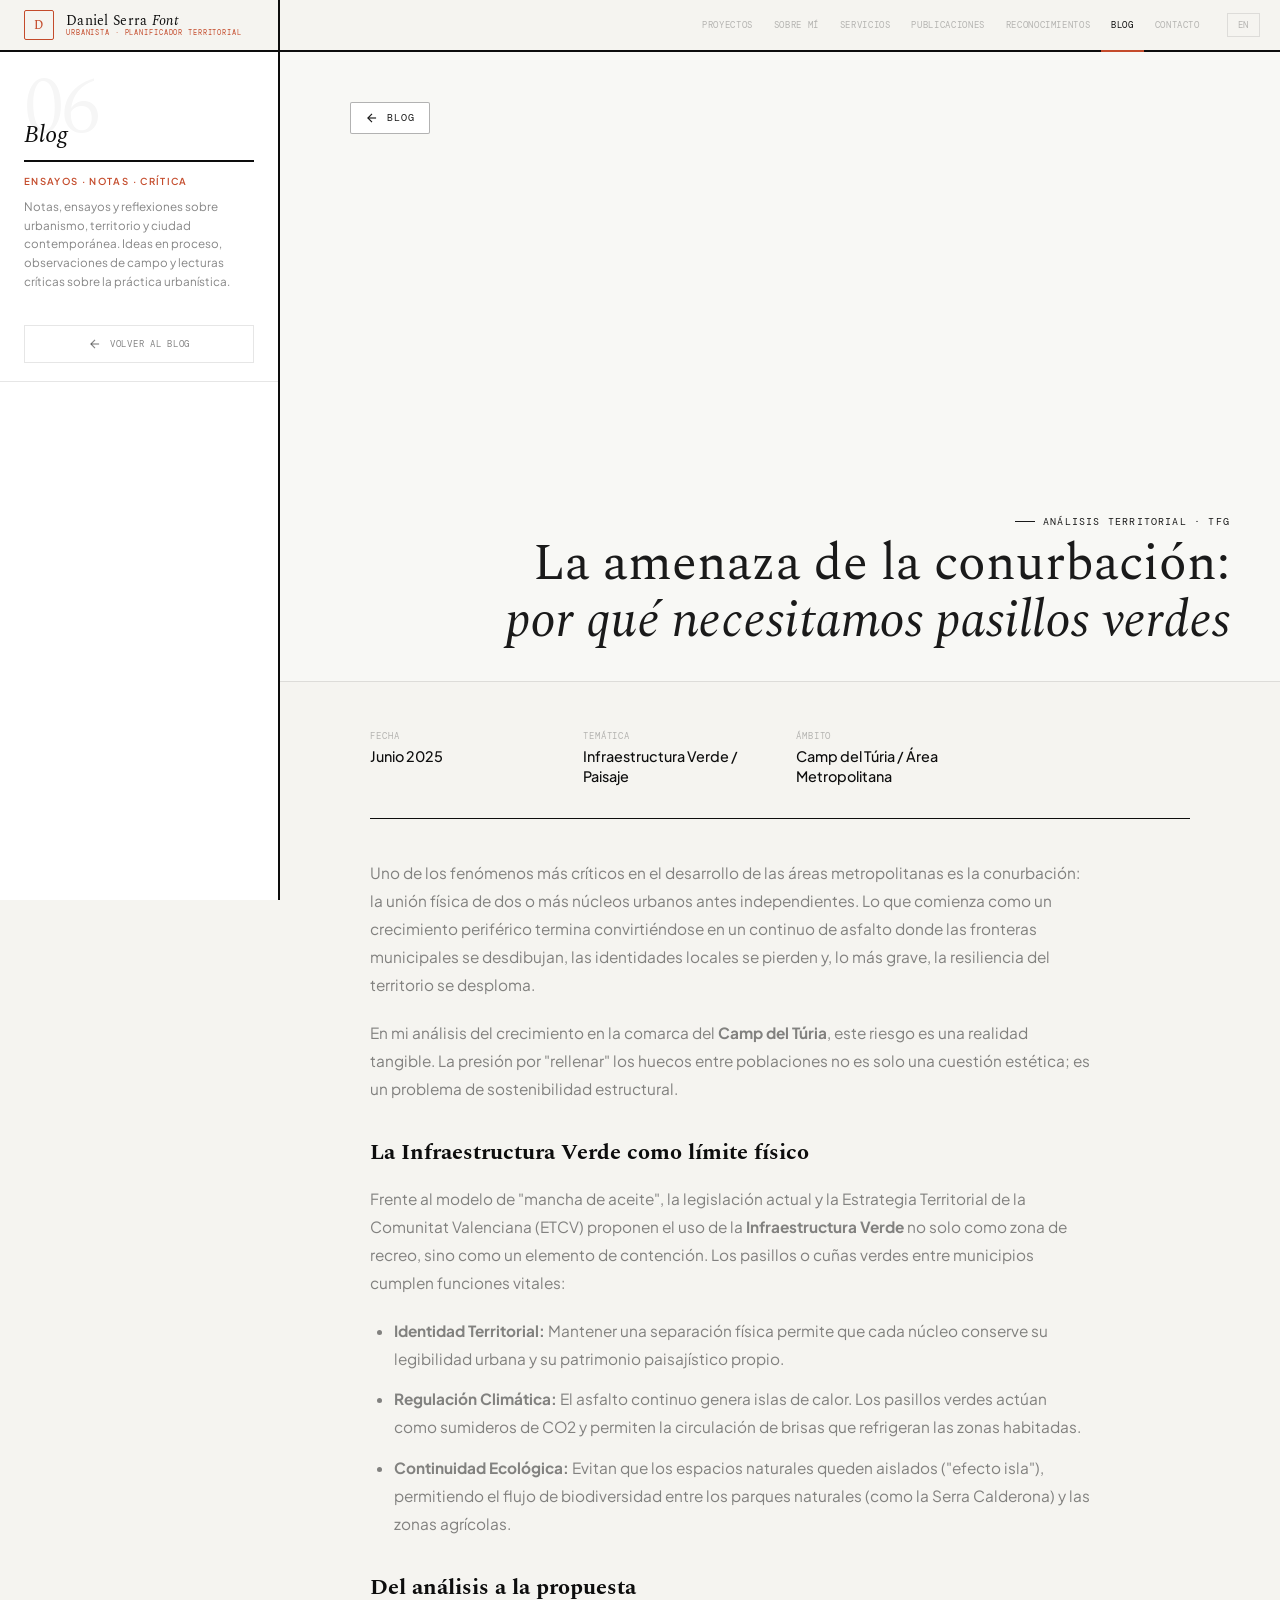
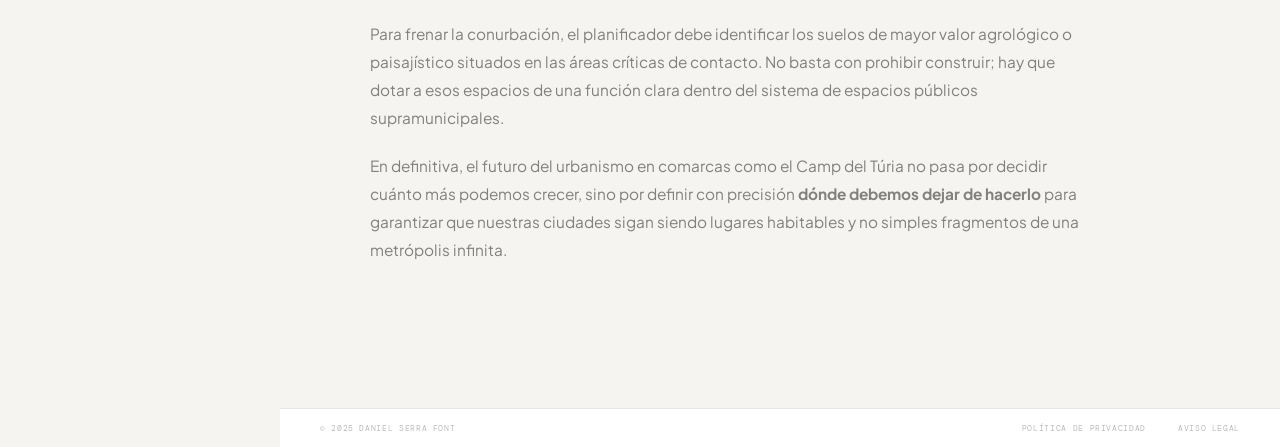
==== articulo-conurbacion.html @ 89ab00d5 "Add files via upload actualizacion" ====
<!DOCTYPE html>
<html lang="es">
<head>
  <meta charset="UTF-8">
  <meta name="viewport" content="width=device-width, initial-scale=1.0">
  <title>La amenaza de la conurbación — Daniel Serra Font</title>
  <link rel="preconnect" href="https://fonts.googleapis.com">
  <link href="https://fonts.googleapis.com/css2?family=Spectral:ital,wght@0,300;0,400;0,500;1,300;1,400;1,500&family=Plus+Jakarta+Sans:wght@300;400;500;600&family=DM+Mono:wght@300;400&display=swap" rel="stylesheet">
  <link rel="stylesheet" href="css/styles.css">
</head>
<body>

  <div id="nav-root" data-active="blog"></div>

  <aside class="sidebar">
    <div class="sb-identity">
      <div class="sb-big-num">06</div>
      <div class="sb-name" data-i18n-html="sb_name_blog"><em>Blog</em></div>
      <div class="sb-rule"></div>
      <div class="sb-role" data-i18n="sb_role_blog">Ensayos · Notas · Crítica</div>
      <p class="sb-desc" data-i18n="pg_desc_blog">Notas, ensayos y reflexiones sobre urbanismo y territorio.</p>
    </div>
    <div class="sb-scroll">
      <div class="sb-section">
        <a href="blog.html" class="btn-ext" style="margin-top:0;">
          <svg width="14" height="14" viewBox="0 0 24 24" fill="none" stroke="currentColor" stroke-width="2"><line x1="19" y1="12" x2="5" y2="12"/><polyline points="12 19 5 12 12 5"/></svg>
          <span data-i18n="btn_back_blog">Volver al Blog</span>
        </a>
      </div>
    </div>
  </aside>

  <div class="main-wrap">
     <header class="proj-hero" style="background-image: url('assets/img/conurbacion.png'); background-size: cover; background-position: center;">
  <div style="position: absolute; top: 0; left: 0; width: 100%; height: 100%; background: rgba(255, 255, 255, 0.3); z-index: 1;"></div>
  
  <div style="position: relative; z-index: 2; width: 100%;">
    <a href="blog.html" class="back-btn" style="color: #1a1a1a; border-color: rgba(0,0,0,0.3); display: inline-flex;">
      <svg width="14" height="14" viewBox="0 0 24 24" fill="none" stroke="currentColor" stroke-width="2"><line x1="19" y1="12" x2="5" y2="12"/><polyline points="12 19 5 12 12 5"/></svg>
      Blog
    </a>
  </div>

  <div style="position: relative; z-index: 2; width: 100%; text-align: right;">
    <div class="proj-hero-tag" style="color: #1a1a1a; ft.FontWeight.BOLD; margin-bottom: 0.5rem;">Análisis Territorial · TFG</div>
    <h1 class="detail-hero-name" style="color: #1a1a1a; font-size: 3.2rem; margin: 0; line-height: 1.1;">
        La amenaza de la conurbación: <br><em>por qué necesitamos pasillos verdes</em>
    </h1>
  </div>
</header>

    <main class="proj-content">
      <div class="proj-meta-strip">
        <div class="proj-meta-item">
          <span class="proj-meta-lbl">Fecha</span>
          <span class="proj-meta-val">Junio 2025</span>
        </div>
        <div class="proj-meta-item">
          <span class="proj-meta-lbl">Temática</span>
          <span class="proj-meta-val">Infraestructura Verde / Paisaje</span>
        </div>
        <div class="proj-meta-item">
          <span class="proj-meta-lbl">Ámbito</span>
          <span class="proj-meta-val">Camp del Túria / Área Metropolitana</span>
        </div>
      </div>

      <div class="proj-desc-block">
        <p>Uno de los fenómenos más críticos en el desarrollo de las áreas metropolitanas es la conurbación: la unión física de dos o más núcleos urbanos antes independientes. Lo que comienza como un crecimiento periférico termina convirtiéndose en un continuo de asfalto donde las fronteras municipales se desdibujan, las identidades locales se pierden y, lo más grave, la resiliencia del territorio se desploma.</p>

        <p>En mi análisis del crecimiento en la comarca del <strong>Camp del Túria</strong>, este riesgo es una realidad tangible. La presión por "rellenar" los huecos entre poblaciones no es solo una cuestión estética; es un problema de sostenibilidad estructural.</p>

        <h3 style="font-family: var(--serif); font-size: 1.4rem; margin: 2rem 0 1rem;">La Infraestructura Verde como límite físico</h3>
        
        <p>Frente al modelo de "mancha de aceite", la legislación actual y la Estrategia Territorial de la Comunitat Valenciana (ETCV) proponen el uso de la <strong>Infraestructura Verde</strong> no solo como zona de recreo, sino como un elemento de contención. Los pasillos o cuñas verdes entre municipios cumplen funciones vitales:</p>

        <ul style="margin-bottom: 2rem; padding-left: 1.5rem; color: var(--text-2); font-size: 0.96rem; line-height: 1.82;">
          <li style="margin-bottom: 0.8rem;"><strong>Identidad Territorial:</strong> Mantener una separación física permite que cada núcleo conserve su legibilidad urbana y su patrimonio paisajístico propio.</li>
          <li style="margin-bottom: 0.8rem;"><strong>Regulación Climática:</strong> El asfalto continuo genera islas de calor. Los pasillos verdes actúan como sumideros de CO2 y permiten la circulación de brisas que refrigeran las zonas habitadas.</li>
          <li><strong>Continuidad Ecológica:</strong> Evitan que los espacios naturales queden aislados ("efecto isla"), permitiendo el flujo de biodiversidad entre los parques naturales (como la Serra Calderona) y las zonas agrícolas.</li>
        </ul>

        <h3 style="font-family: var(--serif); font-size: 1.4rem; margin: 2rem 0 1rem;">Del análisis a la propuesta</h3>

        <p>Para frenar la conurbación, el planificador debe identificar los suelos de mayor valor agrológico o paisajístico situados en las áreas críticas de contacto. No basta con prohibir construir; hay que dotar a esos espacios de una función clara dentro del sistema de espacios públicos supramunicipales.</p>

        <p>En definitiva, el futuro del urbanismo en comarcas como el Camp del Túria no pasa por decidir cuánto más podemos crecer, sino por definir con precisión <strong>dónde debemos dejar de hacerlo</strong> para garantizar que nuestras ciudades sigan siendo lugares habitables y no simples fragmentos de una metrópolis infinita.</p>
      </div>
    </main>
  </div>

  <div id="footer-root"></div>
  <script src="js/main.js"></script>
</body>
</html>
---- css/styles.css ----
*, *::before, *::after { box-sizing: border-box; margin: 0; padding: 0; }
:root {
  --bg:        #f5f4f0;
  --bg2:       #edecea;
  --surface:   #ffffff;
  --border:    #0d0d0d;
  --border-l:  rgba(13,13,13,0.1);
  --text:      #0d0d0d;
  --text-2:    rgba(13,13,13,0.5);
  --text-3:    rgba(13,13,13,0.28);
  --red:       #c44b2b;
  --serif:     'Spectral', Georgia, serif;
  --sans:      'Plus Jakarta Sans', sans-serif;
  --mono:      'DM Mono', monospace;
  --sidebar:   280px;
  --nav-h:     52px;
}
html, body { width: 100%; min-height: 100%; background: var(--bg); }
body { font-family: var(--sans); color: var(--text); -webkit-font-smoothing: antialiased; }
a { color: inherit; text-decoration: none; }
::-webkit-scrollbar { width: 3px; }
::-webkit-scrollbar-thumb { background: var(--border-l); }

/* ══ TOP NAV ══ */
.nav { position: fixed; top: 0; left: 0; right: 0; height: var(--nav-h); z-index: 500; display: flex; align-items: stretch; background: var(--bg); border-bottom: 2px solid var(--border); }
.nav-identity { width: var(--sidebar); flex-shrink: 0; display: flex; align-items: center; padding: 0 1.5rem; border-right: 2px solid var(--border); gap: 0.75rem; }
.nav-id-mark { font-family: var(--serif); font-size: 0.75rem; font-weight: 500; letter-spacing: 0.08em; color: var(--red); border: 1.5px solid var(--red); border-radius: 2px; width: 30px; height: 30px; display: flex; align-items: center; justify-content: center; flex-shrink: 0; }
.nav-id-text { display: flex; flex-direction: column; gap: 1px; }
.nav-id-name { font-family: var(--serif); font-size: 0.88rem; font-weight: 400; letter-spacing: 0.02em; line-height: 1; color: var(--text); white-space: nowrap; }
.nav-id-name em { font-style: italic; }
.nav-id-role { font-family: var(--mono); font-size: 0.46rem; letter-spacing: 0.12em; text-transform: uppercase; color: var(--red); line-height: 1; }
.nav-links-slot { flex: 1; display: flex; align-items: center; justify-content: flex-end; padding: 0 1.25rem; gap: 0.05rem; }
.nav-links { display: flex; }
.nav-links a { font-family: var(--mono); font-size: 0.58rem; letter-spacing: 0.07em; text-transform: uppercase; color: var(--text-3); padding: 0 0.65rem; height: var(--nav-h); display: flex; align-items: center; border-bottom: 2px solid transparent; margin-bottom: -2px; transition: color 0.18s, border-color 0.18s; white-space: nowrap; }
.nav-links a:hover { color: var(--text); }
.nav-links a.active { color: var(--text); border-bottom-color: var(--red); }
.lang-toggle { font-family: var(--mono); font-size: 0.58rem; letter-spacing: 0.1em; text-transform: uppercase; color: var(--text-3); background: none; border: 1.5px solid var(--border-l); padding: 0.3rem 0.6rem; cursor: pointer; transition: all 0.18s; margin-left: 1rem; }
.lang-toggle:hover { border-color: var(--border); color: var(--text); }

/* ══ LEFT SIDEBAR ══ */
.sidebar { position: fixed; top: var(--nav-h); left: 0; bottom: 0; width: var(--sidebar); z-index: 400; background: var(--surface); border-right: 2px solid var(--border); display: flex; flex-direction: column; overflow: hidden; }
.sb-identity { padding: 1.25rem 1.5rem 1rem; flex-shrink: 0; }
.sb-label { font-family: var(--mono); font-size: 0.5rem; letter-spacing: 0.15em; text-transform: uppercase; color: var(--red); margin-bottom: 0.85rem; }
.sb-big-num { font-family: var(--serif); font-size: 5rem; font-weight: 300; line-height: 0.9; color: rgba(13,13,13,0.04); letter-spacing: -0.04em; margin-bottom: -1.4rem; user-select: none; }
.sb-name { font-family: var(--serif); font-size: 1.5rem; font-weight: 400; line-height: 1.1; color: var(--text); margin-bottom: 0.2rem; position: relative; z-index: 2; }
.sb-name em { font-style: italic; }
.sb-rule { width: 100%; height: 2px; background: var(--border); margin: 0.75rem 0; }
.sb-role { font-family: var(--sans); font-size: 0.6rem; font-weight: 600; letter-spacing: 0.14em; text-transform: uppercase; color: var(--red); line-height: 1.5; }
.sb-desc { font-size: 0.73rem; color: var(--text-2); line-height: 1.6; margin-top: 0.6rem; }
.sidebar-desc { font-family: var(--sans); font-size: 0.72rem; color: var(--text-3); line-height: 1.6; }
.sb-scroll { flex: 1; overflow-y: auto; scrollbar-width: thin; scrollbar-color: var(--border-l) transparent; }
.sb-section { padding: 1.1rem 1.5rem; border-bottom: 1px solid var(--border-l); }
.sb-section-title { font-family: var(--mono); font-size: 0.48rem; letter-spacing: 0.14em; text-transform: uppercase; color: var(--text-3); border-bottom: 2px solid var(--border); padding-bottom: 0.45rem; margin-bottom: 0.85rem; }
.sb-row { margin-bottom: 0.65rem; }
.sb-row:last-child { margin-bottom: 0; }
.sb-row-lbl { font-family: var(--mono); font-size: 0.46rem; letter-spacing: 0.1em; text-transform: uppercase; color: var(--text-3); margin-bottom: 0.12rem; }
.sb-row-val { font-size: 0.78rem; color: var(--text-2); line-height: 1.4; }
.sb-row-val a:hover { color: var(--red); }
.sb-row-val.accent { color: var(--red); font-weight: 500; }
.sb-row-val.phone { font-family: var(--mono); font-size: 0.82rem; letter-spacing: 0.04em; color: var(--text); font-weight: 400; }

/* Stats & Tags Sidebar */
.sb-stats { display: grid; grid-template-columns: 1fr 1fr; gap: 0.85rem; padding: 1.1rem 1.5rem; border-bottom: 1px solid var(--border-l); }
.sb-stat { display: flex; flex-direction: column; gap: 0.12rem; }
.sb-stat-num { font-family: var(--serif); font-size: 1.75rem; font-weight: 300; line-height: 1; color: var(--text); }
.sb-stat-lbl { font-family: var(--mono); font-size: 0.46rem; letter-spacing: 0.08em; text-transform: uppercase; color: var(--text-3); }
.sb-tags { display: flex; flex-wrap: wrap; gap: 0.35rem; }
.sb-tag { font-family: var(--mono); font-size: 0.48rem; letter-spacing: 0.05em; text-transform: uppercase; padding: 0.18rem 0.5rem; border: 1px solid var(--border-l); color: var(--text-3); background: var(--bg); }
.sb-cta { padding: 1.1rem 1.5rem; }
.sb-btn { display: flex; align-items: center; justify-content: center; gap: 0.5rem; width: 100%; padding: 0.8rem; font-family: var(--mono); font-size: 0.55rem; letter-spacing: 0.1em; text-transform: uppercase; background: var(--text); color: white; border: none; cursor: pointer; text-decoration: none; transition: background 0.18s; margin-bottom: 0.5rem; }
.sb-btn:hover { background: var(--red); }
.sb-btn-ghost { display: flex; align-items: center; justify-content: center; gap: 0.5rem; width: 100%; padding: 0.7rem; font-family: var(--mono); font-size: 0.53rem; letter-spacing: 0.08em; text-transform: uppercase; background: none; border: 1.5px solid var(--border-l); color: var(--text-2); cursor: pointer; text-decoration: none; transition: all 0.18s; }
.sb-btn-ghost:hover { border-color: var(--red); color: var(--red); }
.sb-footer { padding: 0.85rem 1.5rem; border-top: 1px solid var(--border-l); flex-shrink: 0; display: flex; gap: 1.25rem; }
.sb-footer a { font-family: var(--mono); font-size: 0.5rem; letter-spacing: 0.08em; text-transform: uppercase; color: var(--text-3); transition: color 0.18s; }
.sb-footer a:hover { color: var(--red); }

/* Foto Sidebar */
.sb-photo-full { width: 100%; margin-bottom: 1.25rem; }
.sb-photo-full img { width: 100%; height: 100%; object-fit: cover; display: block; }
.sb-photo-full-inner { aspect-ratio: 1 / 1; margin: 0 1.5rem; border: 1px solid var(--border-l); }
.sb-photo-initials-full { font-family: var(--serif); font-size: 3rem; font-weight: 300; letter-spacing: 0.1em; color: rgba(13,13,13,0.15); }

/* Timeline Sidebar */
.sb-minitl { padding: 0.9rem 1.5rem 1rem; border-bottom: 1px solid var(--border-l); flex-shrink: 0; }
.sb-minitl-title { font-family: var(--mono); font-size: 0.46rem; letter-spacing: 0.14em; text-transform: uppercase; color: var(--text-3); border-bottom: 2px solid var(--border); padding-bottom: 0.35rem; margin-bottom: 0.75rem; }
.sb-minitl-item { display: grid; grid-template-columns: 10px 1fr; gap: 0.55rem; margin-bottom: 0.65rem; }
.sb-minitl-item:last-child { margin-bottom: 0; }
.sb-minitl-dot { width: 6px; height: 6px; border-radius: 50%; margin-top: 4px; border: 1.5px solid var(--border-l); background: var(--bg); flex-shrink: 0; }
.sb-minitl-item.current .sb-minitl-dot { background: var(--red); border-color: var(--red); }
.sb-minitl-body { display: flex; flex-direction: column; gap: 0.05rem; }
.sb-minitl-year { font-family: var(--mono); font-size: 0.45rem; letter-spacing: 0.08em; color: var(--text-3); text-transform: uppercase; }
.sb-minitl-role { font-family: var(--sans); font-size: 0.72rem; font-weight: 600; color: var(--text); line-height: 1.2; }
.sb-minitl-sub { font-size: 0.68rem; color: var(--text-2); line-height: 1.3; }

/* Status Contacto */
.sb-status { display: inline-flex; align-items: center; gap: 0.4rem; font-family: var(--mono); font-size: 0.48rem; letter-spacing: 0.1em; text-transform: uppercase; color: var(--red); margin-top: 0.75rem; }
.sb-status::before { content: ''; width: 5px; height: 5px; border-radius: 50%; background: var(--red); animation: status-pulse 2s infinite; }
@keyframes status-pulse { 0%, 100% { opacity: 1; } 50% { opacity: 0.3; } }

/* Sidebar Proyectos / Blog / Premios */
.sidebar-list-header { padding: 0.85rem 1.5rem 0.5rem; display: flex; align-items: center; justify-content: space-between; flex-shrink: 0; }
.sidebar-list-label { font-family: var(--mono); font-size: 0.5rem; letter-spacing: 0.12em; text-transform: uppercase; color: var(--text-3); }
.sidebar-list-count { font-family: var(--mono); font-size: 0.5rem; color: var(--text-3); }
.project-list { flex: 1; overflow-y: auto; scrollbar-width: thin; scrollbar-color: var(--border-l) transparent; }
.proj-item { display: grid; grid-template-columns: 36px 1fr; gap: 0.65rem; align-items: start; padding: 0.8rem 1.5rem; cursor: pointer; position: relative; border-bottom: 1px solid var(--border-l); transition: background 0.15s; text-decoration: none; color: inherit; }
.proj-item::before { content: ''; position: absolute; left: 0; top: 0; bottom: 0; width: 3px; background: transparent; transition: background 0.15s; }
.proj-item:hover { background: var(--bg2); }
.proj-item:hover::before { background: rgba(196,75,43,0.3); }
.proj-item.active { background: var(--bg2); }
.proj-item.active::before { background: var(--red); }
.proj-num { font-family: var(--mono); font-size: 0.48rem; color: var(--text-3); padding-top: 3px; text-align: right; }
.proj-item.active .proj-num { color: var(--red); }
.proj-title { font-family: var(--serif); font-size: 0.85rem; font-weight: 400; line-height: 1.3; color: var(--text-2); display: -webkit-box; -webkit-line-clamp: 2; -webkit-box-orient: vertical; overflow: hidden; margin-bottom: 0.2rem; transition: color 0.15s; }
.proj-item:hover .proj-title, .proj-item.active .proj-title { color: var(--text); }
.proj-meta { display: flex; align-items: center; gap: 0.5rem; }
.proj-year { font-family: var(--mono); font-size: 0.48rem; letter-spacing: 0.05em; color: var(--text-3); }
.proj-tag-pill { font-family: var(--mono); font-size: 0.44rem; letter-spacing: 0.05em; text-transform: uppercase; padding: 0.1rem 0.4rem; border: 1px solid var(--border-l); color: var(--text-3); white-space: nowrap; }
.proj-item.active .proj-tag-pill { border-color: rgba(196,75,43,0.4); color: var(--red); }
.sb-highlights { display: flex; flex-direction: column; gap: 0.75rem; }
.sb-highlight-item { display: flex; align-items: baseline; gap: 0.65rem; }
.sb-highlight-num { font-family: var(--serif); font-size: 1.4rem; font-weight: 300; color: var(--text); line-height: 1; }
.sb-highlight-lbl { font-size: 0.68rem; color: var(--text-3); line-height: 1.35; }
.sb-article-list { display: flex; flex-direction: column; }
.sb-article-item { display: grid; grid-template-columns: 24px 1fr; gap: 0.5rem; align-items: start; padding: 0.55rem 0; border-bottom: 1px solid var(--border-l); transition: color 0.15s; text-decoration: none;}
.sb-article-item:last-child { border-bottom: none; }
.sb-article-item:hover { color: var(--red); }
.sb-article-num { font-family: var(--mono); font-size: 0.46rem; color: var(--text-3); padding-top: 2px; }
.sb-article-title { font-size: 0.72rem; color: var(--text-2); line-height: 1.35; display: -webkit-box; -webkit-line-clamp: 2; -webkit-box-orient: vertical; overflow: hidden; }
.sb-article-item:hover .sb-article-title { color: var(--red); }

/* ══ MAIN CONTENT GENERAL ══ */
.main-wrap { margin-left: var(--sidebar); padding-top: var(--nav-h); min-height: 100vh; }
.main-content { max-width: 900px; margin: 0 auto; padding: 3.5rem 2.5rem 6rem; }
.page-header { margin-bottom: 3.5rem; padding-bottom: 2rem; border-bottom: 2px solid var(--border); }
.page-num { font-family: var(--mono); font-size: 0.55rem; letter-spacing: 0.14em; text-transform: uppercase; color: var(--red); margin-bottom: 0.6rem; }
.page-header h1 { font-family: var(--serif); font-size: 3.5rem; font-weight: 300; letter-spacing: -0.02em; line-height: 1.05; }
.page-header h1 em { font-style: italic; font-weight: 300; color: var(--text-2); }
.page-header p { margin-top: 1rem; max-width: 520px; font-size: 0.9rem; color: var(--text-2); line-height: 1.75; }
.section-title { font-family: var(--serif); font-size: 1.4rem; font-weight: 400; margin-bottom: 1.75rem; line-height: 1.2; }
.section-title em { font-style: italic; color: var(--text-2); }
.section-lbl { font-family: var(--mono); font-size: 0.55rem; letter-spacing: 0.14em; text-transform: uppercase; color: var(--text-3); margin-bottom: 1.25rem; display: flex; align-items: center; gap: 0.6rem; }
.section-lbl::after { content:''; flex: 1; height: 1px; background: var(--border-l); }
.divider { border: none; border-top: 1px solid var(--border-l); margin: 3rem 0; }
.tag { font-family: var(--mono); font-size: 0.52rem; letter-spacing: 0.05em; text-transform: uppercase; background: var(--bg2); color: var(--text-2); padding: 0.15rem 0.5rem; border: 1px solid var(--border-l); }
.tags-cloud { display: flex; flex-wrap: wrap; gap: 0.5rem; }

/* ══ COMPONENTES SOBRE MÍ ══ */
.two-col { display: grid; grid-template-columns: 1fr 1fr; gap: 4rem; align-items: start; }
.timeline { position: relative; padding-left: 1.75rem; }
.timeline::before { content: ''; position: absolute; left: 0; top: 6px; bottom: 0; width: 2px; background: var(--border); }
.tl-item { position: relative; padding: 0 0 2.5rem 1.75rem; }
.tl-item::before { content: ''; position: absolute; left: -5px; top: 7px; width: 10px; height: 10px; background: var(--bg); border: 2px solid var(--border); transition: border-color 0.2s; }
.tl-item.current::before { background: var(--red); border-color: var(--red); }
.tl-item:hover::before { border-color: var(--text); }
.tl-period { font-family: var(--mono); font-size: 0.55rem; letter-spacing: 0.08em; text-transform: uppercase; color: var(--text-3); margin-bottom: 0.3rem; }
.tl-item.current .tl-period { color: var(--red); }
.tl-role { font-size: 0.95rem; font-weight: 600; color: var(--text); line-height: 1.3; margin-bottom: 0.15rem; }
.tl-org { font-family: var(--serif); font-size: 0.95rem; font-style: italic; color: var(--text-2); margin-bottom: 0.65rem; }
.tl-org a:hover { color: var(--text); text-decoration: underline; }
.tl-desc { font-size: 0.83rem; color: var(--text-2); line-height: 1.65; }
.tl-tags { display: flex; gap: 0.35rem; flex-wrap: wrap; margin-top: 0.75rem; }
.edu-list { display: flex; flex-direction: column; gap: 0; }
.edu-item { display: grid; grid-template-columns: 90px 1fr; gap: 0.5rem 1.25rem; padding: 1.1rem 0; border-bottom: 1px solid var(--border-l); align-items: start; }
.edu-year { font-family: var(--mono); font-size: 0.56rem; letter-spacing: 0.06em; color: var(--text-3); padding-top: 0.2rem; }
.edu-body h3 { font-size: 0.88rem; font-weight: 600; margin-bottom: 0.15rem; line-height: 1.35; }
.edu-body p { font-family: var(--serif); font-size: 0.87rem; font-style: italic; color: var(--text-2); }
.lang-grid { display: grid; grid-template-columns: repeat(2, 1fr); gap: 0.65rem; }
.lang-item { background: var(--surface); border: 1px solid var(--border-l); padding: 0.75rem 1rem; display: flex; justify-content: space-between; align-items: center; }
.lang-name { font-weight: 500; font-size: 0.85rem; }
.lang-level { font-family: var(--mono); font-size: 0.52rem; letter-spacing: 0.06em; text-transform: uppercase; color: var(--text-3); }
.cv-btn { display: inline-flex; align-items: center; gap: 0.65rem; margin-top: 1.75rem; background: var(--text); color: white; font-family: var(--mono); font-size: 0.6rem; letter-spacing: 0.1em; text-transform: uppercase; padding: 0.85rem 1.5rem; transition: background 0.18s; }
.cv-btn:hover { background: var(--red); }
.skills-three { display: grid; grid-template-columns: 1fr 1fr 1fr; gap: 2.5rem; margin-bottom: 4rem; }
.skill-group { margin-bottom: 1.75rem; }
.skill-group h3 { font-size: 0.72rem; font-weight: 600; letter-spacing: 0.06em; text-transform: uppercase; color: var(--text); margin-bottom: 0.85rem; padding-bottom: 0.45rem; border-bottom: 2px solid var(--border); }
.skill-bars { display: flex; flex-direction: column; gap: 0.7rem; }
.skill-bar { display: grid; grid-template-columns: 110px 1fr 30px; align-items: center; gap: 0.85rem; }
.skill-bar-name { font-size: 0.78rem; color: var(--text-2); }
.skill-bar-track { height: 2px; background: var(--border-l); overflow: hidden; }
.skill-bar-fill { height: 100%; background: var(--text); width: 0; transition: width 0.8s ease; }
.skill-bar-pct { font-family: var(--mono); font-size: 0.5rem; color: var(--text-3); text-align: right; }
.ow-item { padding: 1.25rem 0; border-bottom: 1px solid var(--border-l); display: grid; grid-template-columns: 80px 1fr auto; gap: 0.5rem 1.5rem; align-items: start; }
.ow-year { font-family: var(--mono); font-size: 0.56rem; letter-spacing: 0.06em; color: var(--text-3); padding-top: 0.2rem; }
.ow-body h3 { font-size: 0.88rem; font-weight: 500; margin-bottom: 0.25rem; }
.ow-body p { font-size: 0.8rem; color: var(--text-2); line-height: 1.55; }
.clients-grid { display: grid; grid-template-columns: repeat(auto-fill, minmax(150px, 1fr)); gap: 0.8rem; }
.client-card { background: var(--surface); border: 1px solid var(--border-l); padding: 0.85rem; display: flex; flex-direction: column; align-items: center; gap: 0.55rem; text-align: center; transition: border-color 0.18s; }
.client-card:hover { border-color: var(--border); }
.client-logo { width: 46px; height: 46px; border-radius: 50%; background: var(--bg2); display: flex; align-items: center; justify-content: center; overflow: hidden; }
.client-logo img { width: 100%; height: 100%; object-fit: contain; padding: 6px; }
.logo-fallback { font-family: var(--serif); font-size: 1rem; font-weight: 500; color: var(--text-2); }
.client-name { font-size: 0.72rem; font-weight: 600; line-height: 1.3; }
.client-type { font-family: var(--mono); font-size: 0.5rem; letter-spacing: 0.05em; text-transform: uppercase; color: var(--text-3); }
.velat-banner { background: var(--text); color: white; padding: 2rem 2.5rem; margin-top: 4rem; display: grid; grid-template-columns: 1fr auto; gap: 1.5rem; align-items: center; }
.velat-banner h2 { font-family: var(--serif); font-size: 1.6rem; font-weight: 300; line-height: 1.2; margin-bottom: 0.5rem; }
.velat-banner h2 strong { font-weight: 500; }
.velat-banner p { font-size: 0.85rem; color: rgba(255,255,255,0.55); line-height: 1.65; max-width: 520px; }
.velat-link { display: inline-flex; align-items: center; gap: 0.55rem; font-family: var(--mono); font-size: 0.62rem; letter-spacing: 0.08em; text-transform: uppercase; color: white; border: 1px solid rgba(255,255,255,0.25); padding: 0.75rem 1.25rem; transition: all 0.2s; white-space: nowrap; }
.velat-link:hover { background: rgba(255,255,255,0.1); border-color: rgba(255,255,255,0.6); }

/* ══ COMPONENTES SERVICIOS ══ */
.freelance-intro { border: 1px solid var(--border-l); background: var(--surface); padding: 1.5rem 1.75rem; margin-bottom: 3rem; display: flex; flex-direction: column; gap: 0.85rem; }
.fi-badge { display: inline-flex; align-items: center; gap: 0.5rem; font-family: var(--mono); font-size: 0.52rem; letter-spacing: 0.1em; text-transform: uppercase; color: var(--red); }
.fi-text { font-size: 0.9rem; color: var(--text-2); line-height: 1.75; max-width: 680px; }
.fi-text strong { color: var(--text); font-weight: 600; }
.services-grid { display: grid; grid-template-columns: repeat(2, 1fr); gap: 0; margin-bottom: 4rem; border-top: 2px solid var(--border); border-left: 2px solid var(--border); }
.svc-card { border-right: 2px solid var(--border); border-bottom: 2px solid var(--border); padding: 1.6rem; background: var(--surface); display: flex; flex-direction: column; gap: 0.6rem; transition: background 0.18s; position: relative; overflow: hidden; }
.svc-card::before { content: ''; position: absolute; top: 0; left: 0; right: 0; height: 2px; background: var(--red); transform: scaleX(0); transform-origin: left; transition: transform 0.3s ease; }
.svc-card:hover { background: var(--bg2); }
.svc-card:hover::before { transform: scaleX(1); }
.svc-num { font-family: var(--mono); font-size: 0.5rem; letter-spacing: 0.1em; color: var(--text-3); }
.svc-icon { font-size: 1.3rem; line-height: 1; }
.svc-card h3 { font-family: var(--serif); font-size: 1.05rem; font-weight: 400; line-height: 1.25; }
.svc-card p { font-size: 0.8rem; color: var(--text-2); line-height: 1.68; flex: 1; }
.svc-tag { display: inline-block; margin-top: 0.25rem; align-self: flex-start; font-family: var(--mono); font-size: 0.48rem; letter-spacing: 0.07em; text-transform: uppercase; color: var(--text-3); border: 1px solid var(--border-l); padding: 0.16rem 0.5rem; background: var(--bg); }
.method-grid { display: grid; grid-template-columns: 1fr 1fr; gap: 4rem; align-items: start; margin-bottom: 4rem; }
.method-intro p { font-size: 0.88rem; color: var(--text-2); line-height: 1.78; margin-bottom: 1.1rem; }
.method-intro p strong { color: var(--text); font-weight: 600; }
.method-steps { display: flex; flex-direction: column; }
.method-step { display: grid; grid-template-columns: 36px 1fr; gap: 1rem; align-items: start; padding: 1.1rem 0; border-bottom: 1px solid var(--border-l); }
.method-step:last-child { border-bottom: none; }
.step-num { font-family: var(--mono); font-size: 0.5rem; letter-spacing: 0.1em; color: var(--red); padding-top: 3px; text-align: right; }
.step-body h4 { font-size: 0.82rem; font-weight: 600; color: var(--text); margin-bottom: 0.3rem; }
.step-body p { font-size: 0.78rem; color: var(--text-2); line-height: 1.65; }
.clients-row { display: flex; flex-wrap: wrap; gap: 0; border-top: 1px solid var(--border-l); margin-bottom: 4rem; }
.client-pill { display: flex; align-items: center; gap: 0.55rem; border-right: 1px solid var(--border-l); border-bottom: 1px solid var(--border-l); padding: 0.65rem 1rem; font-size: 0.78rem; font-weight: 500; transition: background 0.15s; }
.client-pill:hover { background: var(--bg2); }
.pill-region { font-family: var(--mono); font-size: 0.5rem; letter-spacing: 0.07em; text-transform: uppercase; color: var(--text-3); }
.pill-sep { width: 1px; height: 10px; background: var(--border-l); flex-shrink: 0; }

/* ══ COMPONENTES PUBLICACIONES & PREMIOS ══ */
.pub-item { display: grid; grid-template-columns: 80px 1fr auto; gap: 0 1.5rem; padding: 1.5rem 0; border-bottom: 1px solid var(--border-l); align-items: start; transition: background 0.15s; position: relative; }
.pub-item::before { content: ''; position: absolute; left: -2.5rem; top: 0; bottom: 0; width: 2px; background: transparent; transition: background 0.18s; }
.pub-item:hover { background: transparent; }
.pub-item:hover::before { background: var(--red); }
.pub-item:first-child { border-top: 2px solid var(--border); }
.pub-item:last-child { border-bottom: 2px solid var(--border); }
.pub-year { font-family: var(--mono); font-size: 0.56rem; letter-spacing: 0.06em; color: var(--text-3); padding-top: 0.2rem; display: flex; flex-direction: column; gap: 0.3rem; }
.pub-type-badge { display: inline-block; font-family: var(--mono); font-size: 0.46rem; letter-spacing: 0.06em; text-transform: uppercase; color: white; background: var(--text); padding: 0.15rem 0.45rem; }
.pub-type-badge.congress { background: var(--red); }
.pub-type-badge.chapter  { background: #4a6741; }
.pub-type-badge.article  { background: #2b4a7a; }
.pub-type-badge.report   { background: #5a4a2b; }
.pub-title { font-family: var(--serif); font-size: 1.05rem; font-weight: 400; line-height: 1.35; color: var(--text); margin-bottom: 0.4rem; }
.pub-authors { font-size: 0.78rem; color: var(--text-2); margin-bottom: 0.35rem; }
.pub-authors strong { color: var(--text); font-weight: 600; }
.pub-venue { font-family: var(--serif); font-style: italic; font-size: 0.82rem; color: var(--text-2); margin-bottom: 0.5rem; }
.pub-tags { display: flex; gap: 0.35rem; flex-wrap: wrap; }
.pub-tag { font-family: var(--mono); font-size: 0.48rem; letter-spacing: 0.05em; text-transform: uppercase; background: var(--bg2); color: var(--text-2); padding: 0.12rem 0.45rem; border: 1px solid var(--border-l); }
.pub-link { display: inline-flex; align-items: center; gap: 0.4rem; font-family: var(--mono); font-size: 0.52rem; letter-spacing: 0.07em; text-transform: uppercase; color: var(--text-3); border: 1px solid var(--border-l); padding: 0.45rem 0.75rem; white-space: nowrap; transition: all 0.18s; align-self: start; margin-top: 0.2rem; }
.pub-link:hover { color: var(--red); border-color: var(--red); }
.pres-grid { display: grid; grid-template-columns: repeat(2, 1fr); gap: 0; margin-bottom: 4rem; border-top: 2px solid var(--border); border-left: 2px solid var(--border); }
.pres-card { border-right: 2px solid var(--border); border-bottom: 2px solid var(--border); padding: 1.5rem; background: var(--surface); display: flex; flex-direction: column; gap: 0.5rem; transition: background 0.18s; position: relative; overflow: hidden; }
.pres-card::before { content: ''; position: absolute; top: 0; left: 0; right: 0; height: 2px; background: var(--red); transform: scaleX(0); transform-origin: left; transition: transform 0.3s ease; }
.pres-card:hover { background: var(--bg2); }
.pres-card:hover::before { transform: scaleX(1); }
.pres-year { font-family: var(--mono); font-size: 0.52rem; letter-spacing: 0.08em; text-transform: uppercase; color: var(--red); }
.pres-card h3 { font-family: var(--serif); font-size: 0.98rem; font-weight: 400; line-height: 1.3; }
.pres-event { font-family: var(--serif); font-style: italic; font-size: 0.8rem; color: var(--text-2); }
.pres-meta { font-family: var(--mono); font-size: 0.5rem; letter-spacing: 0.05em; color: var(--text-3); margin-top: auto; padding-top: 0.5rem; border-top: 1px solid var(--border-l); }
.approval-grid { display: grid; grid-template-columns: repeat(2, 1fr); gap: 0; margin-bottom: 4rem; border-top: 2px solid var(--border); border-left: 2px solid var(--border); }
.approval-card { border-right: 2px solid var(--border); border-bottom: 2px solid var(--border); padding: 1.6rem; background: var(--surface); display: flex; flex-direction: column; gap: 0.65rem; transition: background 0.18s; position: relative; overflow: hidden; }
.approval-card::before { content: ''; position: absolute; top: 0; left: 0; bottom: 0; width: 3px; background: transparent; transition: background 0.18s; }
.approval-card:hover { background: var(--bg2); }
.approval-card.approved:hover::before  { background: var(--text); }
.approval-card.pending:hover::before   { background: var(--text-3); }
.approval-card.favorable:hover::before { background: #4a6741; }
.ac-header { display: flex; align-items: flex-start; justify-content: space-between; gap: 1rem; }
.ac-header h3 { font-family: var(--serif); font-size: 1.05rem; font-weight: 400; line-height: 1.3; }
.ac-badge { font-family: var(--mono); font-size: 0.5rem; letter-spacing: 0.08em; text-transform: uppercase; padding: 0.22rem 0.6rem; white-space: nowrap; flex-shrink: 0; border: 1px solid; }
.ac-badge.approved  { background: var(--text); color: white; border-color: var(--text); }
.ac-badge.favorable { background: #4a6741; color: white; border-color: #4a6741; }
.ac-badge.pending   { background: transparent; color: var(--text-3); border-color: var(--border-l); }
.ac-meta { display: flex; flex-direction: column; gap: 0.22rem; }
.ac-meta-row { display: flex; gap: 0.5rem; align-items: baseline; }
.ac-lbl { font-family: var(--mono); font-size: 0.5rem; letter-spacing: 0.08em; text-transform: uppercase; color: var(--text-3); min-width: 68px; flex-shrink: 0; }
.ac-val { font-size: 0.78rem; color: var(--text-2); }
.approval-card p { font-size: 0.8rem; color: var(--text-2); line-height: 1.65; }
.recog-timeline { position: relative; padding-left: 1.75rem; margin-bottom: 4rem; }
.recog-timeline::before { content: ''; position: absolute; left: 0; top: 6px; bottom: 0; width: 2px; background: var(--border); }
.recog-item { position: relative; padding: 0 0 2.5rem 1.75rem; }
.recog-item::before { content: ''; position: absolute; left: -5px; top: 7px; width: 10px; height: 10px; background: var(--bg); border: 2px solid var(--border); transition: border-color 0.2s; }
.recog-item.key::before { background: var(--red); border-color: var(--red); }
.recog-item:hover::before { border-color: var(--text); }
.recog-year { font-family: var(--mono); font-size: 0.55rem; letter-spacing: 0.1em; text-transform: uppercase; color: var(--red); margin-bottom: 0.3rem; }
.recog-item h3 { font-family: var(--serif); font-size: 1.15rem; font-weight: 400; line-height: 1.3; margin-bottom: 0.2rem; }
.recog-org { font-size: 0.8rem; color: var(--text-2); margin-bottom: 0.6rem; font-style: italic; }
.recog-item p { font-size: 0.83rem; color: var(--text-2); line-height: 1.65; max-width: 620px; }
.update-note { padding: 1.5rem 1.75rem; background: var(--surface); border: 1px solid var(--border-l); border-left: 3px solid var(--border); max-width: 600px; }
.update-note-label { font-family: var(--mono); font-size: 0.48rem; letter-spacing: 0.12em; text-transform: uppercase; color: var(--text-3); margin-bottom: 0.6rem; }
.update-note p { font-size: 0.82rem; color: var(--text-2); line-height: 1.65; }
.update-note strong { color: var(--text); }

/* ══ COMPONENTES BLOG ══ */
.featured-article { 
    display: grid; 
    grid-template-columns: 1fr 1.1fr; 
    gap: 0; 
    border: 2px solid var(--border); 
    background: var(--surface); 
    text-decoration: none; 
    overflow: hidden;
    /* Bajamos la altura para que el ratio sea más panorámico y el zoom menor */
    height: 350px; 
}.featured-article:hover { background: var(--bg2); }
.featured-placeholder { 
    background: var(--text); 
    height: 100%; /* Forzamos que ocupe toda la altura del grid */
    min-height: 350px; /* Altura mínima consistente */
    display: block; /* Cambiamos de flex a block para la imagen */
    position: relative; 
    overflow: hidden; 
    padding: 0 !important; /* Eliminamos cualquier posible padding */
    border: none;
}

/* Forzamos a la imagen dentro del destacado a cubrir el 100% */
.featured-placeholder img {
    width: 100% !important;
    height: 100% !important;
    object-fit: cover; /* Esto hace que rellene sin deformar */
    object-position: center;
    display: block;
}
.featured-placeholder-glyph { font-family: var(--serif); font-size: 8rem; font-weight: 300; color: rgba(255,255,255,0.06); line-height: 1; user-select: none; position: absolute; }
.featured-placeholder-label { font-family: var(--mono); font-size: 0.55rem; letter-spacing: 0.14em; text-transform: uppercase; color: rgba(255,255,255,0.3); position: relative; z-index: 2; }
.featured-body { 
    padding: 2.5rem; 
    display: flex; 
    flex-direction: column; 
    gap: 0.85rem; 
    border-left: 2px solid var(--border); 
    overflow-y: auto; /* Por seguridad si el texto crece mucho */
    height: 100%;
    justify-content: center;
}
.featured-meta { display: flex; align-items: center; gap: 0.75rem; }
.post-date { font-family: var(--mono); font-size: 0.52rem; letter-spacing: 0.08em; text-transform: uppercase; color: var(--text-3); }
.post-cat { font-family: var(--mono); font-size: 0.5rem; letter-spacing: 0.07em; text-transform: uppercase; color: var(--red); border: 1px solid var(--red); padding: 0.1rem 0.5rem; }
.featured-body h2 { font-family: var(--serif); font-size: 1.45rem; font-weight: 400; line-height: 1.25; color: var(--text); }
.featured-body p { font-size: 0.85rem; color: var(--text-2); line-height: 1.72; flex: 1; }
.read-link { display: inline-flex; align-items: center; gap: 0.5rem; font-family: var(--mono); font-size: 0.55rem; letter-spacing: 0.1em; text-transform: uppercase; color: var(--text); border-bottom: 1px solid var(--border); padding-bottom: 0.2rem; align-self: flex-start; transition: color 0.18s, border-color 0.18s; }
.read-link:hover { color: var(--red); border-color: var(--red); }
.articles-grid { display: grid; grid-template-columns: repeat(2, 1fr); gap: 0; border-top: 2px solid var(--border); border-left: 2px solid var(--border); margin-bottom: 4rem; margin-top: 0; }
.featured-article + .articles-grid { border-top: none; border-top: 2px solid var(--border); }
.article-card img {
    width: calc(100% + 3.2rem); /* Expande para ignorar el padding de la tarjeta */
    margin: -1.6rem -1.6rem 1rem -1.6rem; 
    height: 180px;
    object-fit: cover;
    border-bottom: 2px solid var(--border);
}
.article-card::after { content: ''; position: absolute; bottom: 0; left: 0; right: 0; height: 2px; background: var(--red); transform: scaleX(0); transform-origin: left; transition: transform 0.3s ease; }
.article-card:hover { background: var(--bg2); }
.article-card:hover::after { transform: scaleX(1); }
.article-meta { display: flex; align-items: center; gap: 0.65rem; }
.article-card h3 { font-family: var(--serif); font-size: 1.02rem; font-weight: 400; line-height: 1.3; color: var(--text); }
.article-card p { font-size: 0.79rem; color: var(--text-2); line-height: 1.68; flex: 1; }
.article-card .read-link { margin-top: auto; }
.editorial-note { padding: 1.5rem 1.75rem; background: var(--surface); border: 1px solid var(--border-l); border-left: 3px solid var(--border); max-width: 600px; margin-bottom: 3.5rem; }
.editorial-note-label { font-family: var(--mono); font-size: 0.48rem; letter-spacing: 0.12em; text-transform: uppercase; color: var(--text-3); margin-bottom: 0.6rem; }
.editorial-note p { font-size: 0.82rem; color: var(--text-2); line-height: 1.65; }
.editorial-note strong { color: var(--text); }

/* ══ COMPONENTES CONTACTO ══ */
.contact-layout { display: grid; grid-template-columns: 1fr 1.45fr; gap: 0; border-top: 2px solid var(--border); border-left: 2px solid var(--border); margin-bottom: 3.5rem; }
.contact-info-panel { border-right: 2px solid var(--border); border-bottom: 2px solid var(--border); padding: 2rem; background: var(--surface); display: flex; flex-direction: column; gap: 2rem; }
.info-block-label { font-family: var(--mono); font-size: 0.5rem; letter-spacing: 0.14em; text-transform: uppercase; color: var(--text-3); border-bottom: 2px solid var(--border); padding-bottom: 0.45rem; margin-bottom: 1rem; }
.info-data-item { margin-bottom: 1.1rem; }
.info-data-item:last-child { margin-bottom: 0; }
.info-data-lbl { font-family: var(--mono); font-size: 0.46rem; letter-spacing: 0.1em; text-transform: uppercase; color: var(--text-3); margin-bottom: 0.2rem; }
.info-data-val { font-size: 0.88rem; font-weight: 500; color: var(--text); line-height: 1.4; }
.info-data-val a:hover { color: var(--red); }
.info-data-val.muted { font-weight: 400; color: var(--text-2); font-size: 0.82rem; }
.avail-tags { display: flex; flex-wrap: wrap; gap: 0.4rem; }
.avail-tag { font-family: var(--mono); font-size: 0.5rem; letter-spacing: 0.05em; text-transform: uppercase; background: var(--bg2); color: var(--text-2); padding: 0.2rem 0.55rem; border: 1px solid var(--border-l); }
.contact-form-panel { border-right: 2px solid var(--border); border-bottom: 2px solid var(--border); padding: 2rem; background: var(--bg); }
.form-success {
  position: fixed;
  bottom: 2.5rem;
  right: 2.5rem;
  z-index: 9999;
  display: flex;
  align-items: center;
  gap: 0.85rem;
  padding: 1.1rem 1.5rem;
  background: var(--surface);
  border: 1px solid #c3e6c3;
  border-left: 4px solid #3a9e5f;
  color: #2d6e2d;
  font-size: 0.85rem;
  font-family: var(--sans);
  box-shadow: 0 10px 40px rgba(0,0,0,0.12);
  border-radius: 4px;
  transform: translateY(150%);
  opacity: 0;
  pointer-events: none;
  transition: transform 0.5s cubic-bezier(0.16, 1, 0.3, 1), opacity 0.5s ease;
}
.form-success.show {
  transform: translateY(0);
  opacity: 1;
}

@media (max-width: 640px) {
  .form-success {
    left: 1.5rem;
    right: 1.5rem;
    bottom: 1.5rem;
    justify-content: center;
  }
}
.contact-form { display: flex; flex-direction: column; gap: 1rem; }
.form-row { display: grid; grid-template-columns: 1fr 1fr; gap: 1rem; }
.form-group { display: flex; flex-direction: column; gap: 0.35rem; }
.form-group label { font-family: var(--mono); font-size: 0.52rem; letter-spacing: 0.1em; text-transform: uppercase; color: var(--text-2); }
.form-group input, .form-group textarea, .form-group select { font-family: var(--sans); font-size: 0.88rem; color: var(--text); background: var(--surface); border: 1.5px solid var(--border-l); padding: 0.7rem 0.9rem; width: 100%; outline: none; transition: border-color 0.18s; -webkit-appearance: none; }
.form-group input:focus, .form-group textarea:focus, .form-group select:focus { border-color: var(--border); }
.form-group input::placeholder, .form-group textarea::placeholder { color: var(--text-3); }
.form-group textarea { resize: vertical; min-height: 130px; line-height: 1.6; }
.form-group select { cursor: pointer; background-image: url("data:image/svg+xml,%3Csvg xmlns='http://www.w3.org/2000/svg' width='11' height='11' viewBox='0 0 24 24' fill='none' stroke='%23888' stroke-width='2'%3E%3Cpolyline points='6 9 12 15 18 9'%3E%3C/polyline%3E%3C/svg%3E"); background-repeat: no-repeat; background-position: right 0.9rem center; padding-right: 2.25rem; }
.privacy-row { display: flex; flex-direction: row; align-items: flex-start; gap: 0.75rem; }
.privacy-row input[type="checkbox"] { width: auto; margin-top: 3px; flex-shrink: 0; accent-color: var(--text); }
.privacy-row label { font-family: var(--sans); font-size: 0.78rem; color: var(--text-2); line-height: 1.55; text-transform: none; letter-spacing: 0; }
.form-submit { display: inline-flex; align-items: center; gap: 0.65rem; background: var(--text); color: white; font-family: var(--mono); font-size: 0.62rem; letter-spacing: 0.1em; text-transform: uppercase; padding: 0.9rem 1.75rem; border: none; cursor: pointer; transition: background 0.18s; align-self: flex-start; }
.form-submit:hover { background: var(--red); }
.form-submit:active { transform: scale(0.98); }
.form-note { font-size: 0.72rem; color: var(--text-3); line-height: 1.55; margin-top: 0.25rem; }

/* ══ COMPONENTES VARIOS ══ */
.cta-banner { background: var(--text); color: white; padding: 2.5rem; display: grid; grid-template-columns: 1fr auto; gap: 2rem; align-items: center; }
.cta-banner h2 { font-family: var(--serif); font-size: 1.8rem; font-weight: 300; line-height: 1.2; margin-bottom: 0.6rem; }
.cta-banner h2 em { font-style: italic; }
.cta-banner p { font-size: 0.85rem; color: rgba(255,255,255,0.5); line-height: 1.65; max-width: 460px; }
.cta-link { display: inline-flex; align-items: center; gap: 0.55rem; font-family: var(--mono); font-size: 0.62rem; letter-spacing: 0.08em; text-transform: uppercase; color: white; border: 1px solid rgba(255,255,255,0.25); padding: 0.85rem 1.5rem; transition: all 0.2s; white-space: nowrap; }
.cta-link:hover { background: rgba(255,255,255,0.1); border-color: rgba(255,255,255,0.65); }
.privacy-bar-foot { margin-left: var(--sidebar); background: var(--surface); border-top: 1px solid var(--border-l); padding: 0.9rem 2.5rem; display: flex; align-items: center; gap: 2rem; }
.privacy-bar-foot span { font-family: var(--mono); font-size: 0.5rem; letter-spacing: 0.08em; text-transform: uppercase; color: var(--text-3); margin-right: auto; }
.privacy-bar-foot a { font-family: var(--mono); font-size: 0.5rem; letter-spacing: 0.08em; text-transform: uppercase; color: var(--text-3); transition: color 0.18s; }
.privacy-bar-foot a:hover { color: var(--text); }
footer { border-top: 2px solid var(--border); padding: 1.5rem 2.5rem; display: flex; align-items: center; justify-content: space-between; background: var(--surface); margin-left: var(--sidebar); }
.foot-name { font-family: var(--serif); font-size: 0.95rem; font-weight: 400; }
.foot-meta { font-family: var(--mono); font-size: 0.5rem; letter-spacing: 0.08em; text-transform: uppercase; color: var(--text-3); }
.foot-links { display: flex; gap: 1.5rem; }
.foot-links a { font-family: var(--mono); font-size: 0.5rem; letter-spacing: 0.08em; text-transform: uppercase; color: var(--text-3); transition: color 0.18s; }
.foot-links a:hover { color: var(--red); }

/* ══ MAPA & OVERLAYS (index.html) ══ */
#map { position: fixed; top: var(--nav-h); left: var(--sidebar); right: 0; bottom: 0; z-index: 1; filter: grayscale(100%) contrast(1.05); transition: filter 0.4s ease; }
#map.active-project { filter: grayscale(100%) contrast(1.05) brightness(0.9); }
.leaflet-control-zoom { display: none !important; }
.leaflet-control-attribution { background: rgba(245,244,240,0.9) !important; color: rgba(13,13,13,0.3) !important; font-family: var(--mono) !important; font-size: 8px !important; border: none !important; border-top: 1px solid var(--border-l) !important; }
.leaflet-control-attribution a { color: rgba(13,13,13,0.4) !important; }
.map-hero { position: fixed; bottom: 3.5rem; left: calc(var(--sidebar) + 2.5rem); z-index: 50; pointer-events: none; opacity: 1; transition: opacity 1s ease; }
.map-hero.hidden { opacity: 0; }
.map-hero-name { font-family: var(--serif); font-weight: 300; font-size: clamp(2.8rem, 4.5vw, 4.5rem); line-height: 1.0; letter-spacing: -0.01em; color: var(--text); }
.map-hero-name em { font-style: italic; }
.map-hero-rule { width: 100%; height: 2px; background: var(--border); margin: 0.8rem 0; }
.map-hero-sub { font-family: var(--sans); font-size: 0.62rem; font-weight: 500; letter-spacing: 0.14em; text-transform: uppercase; color: var(--text-2); }
.map-legend { position: fixed; bottom: 2.5rem; right: 1.5rem; z-index: 200; pointer-events: none; }
.legend-hint { font-family: var(--mono); font-size: 0.52rem; letter-spacing: 0.1em; text-transform: uppercase; color: var(--text-3); display: flex; align-items: center; gap: 0.5rem; background: rgba(245,244,240,0.9); border: 1px solid var(--border-l); padding: 0.5rem 0.85rem; }
.legend-dot { width: 6px; height: 6px; border-radius: 50%; background: var(--red); flex-shrink: 0; animation: lp 2s ease infinite; }
@keyframes lp { 0%,100%{opacity:1} 50%{opacity:0.25} }
.bottom-bar { position: fixed; bottom: 0; left: var(--sidebar); right: 0; height: 32px; z-index: 200; pointer-events: none; display: flex; align-items: center; justify-content: space-between; padding: 0 1.5rem; border-top: 1px solid var(--border-l); background: rgba(245,244,240,0.85); }
.bottom-bar span { font-family: var(--mono); font-size: 0.5rem; letter-spacing: 0.08em; text-transform: uppercase; color: var(--text-3); }

/* MARCADORES MAPA */
.mkr { cursor: pointer; }
.mkr-body { width: 28px; height: 28px; background: var(--bg); border: 2px solid var(--border); display: flex; align-items: center; justify-content: center; transition: all 0.2s; position: relative; }
.mkr-body::after { content: ''; position: absolute; inset: -6px; border: 1px solid rgba(13,13,13,0.1); }
.mkr-dot { width: 6px; height: 6px; background: var(--text); transition: all 0.2s; }
.mkr:hover .mkr-body, .mkr.active .mkr-body { background: var(--red); border-color: var(--red); }
.mkr:hover .mkr-dot, .mkr.active .mkr-dot { background: white; }
.mkr-lbl { position: absolute; top: 32px; left: 50%; transform: translateX(-50%); font-family: var(--mono); font-size: 0.48rem; letter-spacing: 0.08em; text-transform: uppercase; color: var(--text-3); white-space: nowrap; pointer-events: none; transition: color 0.2s; background: rgba(245,244,240,0.85); padding: 0.1rem 0.35rem; }
.mkr:hover .mkr-lbl, .mkr.active .mkr-lbl { color: var(--red); }

/* ══ DETAIL OVERLAY (index.html) ══ */
.detail-overlay { position: fixed; top: var(--nav-h); left: var(--sidebar); right: 0; bottom: 0; z-index: 600; background: var(--bg); display: flex; flex-direction: column; transform: translateY(100%); transition: transform 0.42s cubic-bezier(0.4, 0, 0.2, 1); overflow: hidden; }
.detail-overlay.open { transform: translateY(0); }
.detail-nav { display: flex; align-items: center; height: var(--nav-h); border-bottom: 2px solid var(--border); flex-shrink: 0; background: var(--surface); }
.btn-back { display: flex; align-items: center; gap: 0.6rem; font-family: var(--mono); font-size: 0.55rem; letter-spacing: 0.1em; text-transform: uppercase; color: var(--text-2); background: none; border: none; border-right: 1px solid var(--border-l); padding: 0 1.5rem; height: 100%; cursor: pointer; transition: all 0.18s; }
.btn-back:hover { color: var(--text); background: var(--bg2); }
.btn-back svg { transition: transform 0.18s; }
.btn-back:hover svg { transform: translateX(-3px); }
.detail-nav-title { font-family: var(--serif); font-size: 0.95rem; font-weight: 400; color: var(--text-2); padding: 0 1.5rem; flex: 1; white-space: nowrap; overflow: hidden; text-overflow: ellipsis; }
.detail-nav-tag { font-family: var(--mono); font-size: 0.5rem; letter-spacing: 0.1em; text-transform: uppercase; padding: 0.3rem 0.8rem; border-left: 1px solid var(--border-l); height: 100%; display: flex; align-items: center; }
.detail-body { flex: 1; display: grid; grid-template-columns: 1fr 320px; overflow: hidden; }
.detail-main { display: flex; flex-direction: column; border-right: 1px solid var(--border-l); overflow-y: auto; }

/* HERO FONDO CLARO + DIN A (index) */
.detail-hero { width: 100%; aspect-ratio: 297 / 210; max-height: 60vh; flex-shrink: 0; position: relative; overflow: hidden; background: var(--bg); border-bottom: 1px solid var(--border-l); display: flex; align-items: flex-end; }
.detail-hero-bg { position: absolute; inset: 0; z-index: 0; }
.detail-carousel-ctrl { position: absolute; bottom: 1rem; right: 1.25rem; z-index: 10; display: flex; align-items: center; gap: 0.5rem; }
.carr-btn { width: 28px; height: 28px; background: var(--surface); border: 1px solid var(--border-l); color: var(--text-2); cursor: pointer; font-size: 0.85rem; display: flex; align-items: center; justify-content: center; transition: all 0.18s; pointer-events: auto; }
.carr-btn:hover { background: var(--bg2); color: var(--text); }
.carr-counter { font-family: var(--mono); font-size: 0.5rem; letter-spacing: 0.05em; color: var(--text-3); }
.carr-dots { display: flex; gap: 0.3rem; align-items: center; }
.carr-dot { height: 2px; border-radius: 1px; background: var(--border-l); cursor: pointer; transition: all 0.18s; pointer-events: auto; }

/* CONTENIDO DETALLE */
.detail-content { padding: 2rem 2.5rem 3rem; }
.detail-hero-kicker { font-family: var(--mono); font-size: 0.52rem; letter-spacing: 0.16em; text-transform: uppercase; color: rgba(196,75,43,0.8); margin-bottom: 0.5rem; }
.detail-hero-name { font-family: var(--serif); font-size: 2.4rem; font-weight: 400; line-height: 1.1; color: var(--text); margin-bottom: 0.25rem; }
.detail-hero-sub { font-family: var(--serif); font-style: italic; font-size: 0.95rem; color: var(--text-2); }
.detail-meta-strip { display: grid; grid-template-columns: 1fr 1fr; gap: 0.6rem 1.5rem; padding-bottom: 1.25rem; border-bottom: 2px solid var(--border); margin-bottom: 1.5rem; }
.dm-item { display: flex; flex-direction: column; gap: 0.1rem; }
.dm-lbl { font-family: var(--mono); font-size: 0.48rem; letter-spacing: 0.12em; text-transform: uppercase; color: var(--text-3); }
.dm-val { font-family: var(--mono); font-size: 0.72rem; color: var(--text-2); line-height: 1.3; }
.dm-val.accent { color: var(--red); }
.detail-desc { font-size: 0.875rem; line-height: 1.8; color: var(--text-2); margin-bottom: 2rem; }
.detail-desc p + p { margin-top: 0.85em; }
.detail-sec-lbl { font-family: var(--mono); font-size: 0.5rem; letter-spacing: 0.14em; text-transform: uppercase; color: var(--text-3); display: flex; align-items: center; gap: 0.5rem; margin-bottom: 0.75rem; }
.detail-sec-lbl::after { content: ''; flex: 1; height: 1px; background: var(--border-l); }
.d-task { display: flex; gap: 0.75rem; margin-bottom: 0.5rem; font-size: 0.82rem; color: var(--text-2); line-height: 1.55; }
.d-task-dot { width: 3px; height: 3px; background: var(--red); flex-shrink: 0; margin-top: 0.62em; }
.press-item { padding: 0.65rem 0; border-bottom: 1px solid var(--border-l); }
.press-item:last-child { border-bottom: none; }
.press-src { font-family: var(--mono); font-size: 0.5rem; letter-spacing: 0.07em; text-transform: uppercase; color: var(--text-3); margin-bottom: 0.2rem; }
.press-ttl { font-size: 0.8rem; color: var(--text-2); line-height: 1.4; transition: color 0.15s; }
.press-item a:hover .press-ttl { color: var(--red); }

/* SIDEBAR DERECHO DETALLE */
.detail-sidebar { background: var(--surface); border-left: 1px solid var(--border-l); padding: 1.75rem 1.5rem; overflow-y: auto; display: flex; flex-direction: column; gap: 1.75rem; scrollbar-width: thin; scrollbar-color: var(--border-l) transparent; }
.ds-label { font-family: var(--mono); font-size: 0.5rem; letter-spacing: 0.14em; text-transform: uppercase; color: var(--text-3); border-bottom: 2px solid var(--border); padding-bottom: 0.5rem; margin-bottom: 0.85rem; }
.ds-row { margin-bottom: 0.6rem; }
.ds-row-lbl { font-family: var(--mono); font-size: 0.48rem; letter-spacing: 0.1em; text-transform: uppercase; color: var(--text-3); margin-bottom: 0.12rem; }
.ds-row-val { font-size: 0.85rem; font-weight: 500; color: var(--text); line-height: 1.4; }
.ds-part-item { display: flex; gap: 0.6rem; margin-bottom: 0.45rem; font-size: 0.82rem; color: var(--text); line-height: 1.5; }
.ds-part-dot { width: 3px; height: 3px; background: var(--red); flex-shrink: 0; margin-top: 0.6em; }
.btn-full { display: flex; align-items: center; justify-content: center; gap: 0.6rem; width: 100%; padding: 0.85rem 1rem; font-family: var(--mono); font-size: 0.58rem; letter-spacing: 0.1em; text-transform: uppercase; background: var(--text); color: white; border: none; cursor: pointer; transition: background 0.18s; text-decoration: none; }
.btn-full:hover { background: var(--red); }
.btn-ext { display: flex; align-items: center; justify-content: center; gap: 0.5rem; width: 100%; padding: 0.7rem; font-family: var(--mono); font-size: 0.56rem; letter-spacing: 0.08em; text-transform: uppercase; background: none; border: 1.5px solid var(--border-l); color: var(--text-2); cursor: pointer; transition: all 0.18s; text-decoration: none; margin-top: 0.5rem; }
.btn-ext:hover { border-color: var(--red); color: var(--red); }

/* ══ PÁGINA DE PROYECTO (proyecto.html) ══ */
.proj-hero { width: 100%; aspect-ratio: 297/210; max-height: 70vh; min-height: 300px; position: relative; display: flex; align-items: flex-end; padding: 2.5rem 3rem; overflow: hidden; background: var(--bg); border-bottom: 1px solid var(--border-l); }
.proj-hero-tag { font-family: var(--mono); font-size: 0.62rem; letter-spacing: 0.12em; text-transform: uppercase; margin-bottom: 0.75rem; display: inline-flex; align-items: center; gap: 0.5rem; }
.proj-hero-tag::before { content: ''; display: inline-block; width: 20px; height: 1px; background: currentColor; }
.hero-counter { position: absolute; top: 1rem; right: 1.25rem; z-index: 10; font-family: var(--mono); font-size: 0.55rem; letter-spacing: 0.07em; color: var(--text-3); background: var(--surface); padding: 0.2rem 0.55rem; border-radius: 2px; border: 1px solid var(--border-l); }
.hero-dots { position: absolute; bottom: 1.5rem; right: 3rem; z-index: 10; display: flex; gap: 0.4rem; }
.hero-dot { height: 4px; border-radius: 2px; background: var(--border-l); cursor: pointer; transition: all 0.22s; width: 7px; pointer-events: auto; }
.hero-dot.active { background: var(--red); width: 22px; }
.hero-arrow { position: absolute; top: 50%; transform: translateY(-50%); z-index: 10; width: 38px; height: 38px; border-radius: 50%; background: var(--surface); border: 1px solid var(--border-l); color: var(--text-2); cursor: pointer; font-size: 1.1rem; display: flex; align-items: center; justify-content: center; transition: all 0.2s; pointer-events: auto; }
.hero-arrow:hover { background: var(--bg2); color: var(--text); }
.hero-arrow.left { left: 1.5rem; }
.hero-arrow.right { right: 1.5rem; }
.back-btn { position: absolute; top: 1.1rem; left: 1.25rem; z-index: 20; display: inline-flex; align-items: center; gap: 0.5rem; font-family: var(--mono); font-size: 0.6rem; letter-spacing: 0.08em; text-transform: uppercase; color: var(--text-2); background: var(--surface); border: 1px solid var(--border-l); border-radius: 2px; padding: 0.5rem 0.9rem; cursor: pointer; text-decoration: none; transition: all 0.2s; pointer-events: auto; }
.back-btn:hover { color: var(--text); background: var(--bg2); border-color: var(--border); }
.proj-content { max-width: 900px; margin: 0 auto; padding: 3rem 2.5rem 6rem; }
.proj-meta-strip { display: grid; grid-template-columns: repeat(4, 1fr); gap: 1.5rem 2rem; padding-bottom: 2rem; border-bottom: 1px solid var(--border); margin-bottom: 2.5rem; }
.proj-meta-item { display: flex; flex-direction: column; gap: 0.25rem; }
.proj-meta-lbl { font-family: var(--mono); font-size: 0.55rem; letter-spacing: 0.1em; text-transform: uppercase; color: var(--text-3); }
.proj-meta-val { font-size: 0.9rem; color: var(--text); line-height: 1.4; font-weight: 500; }
.proj-meta-val.accent { color: var(--proj-accent); }
.proj-desc-block { max-width: 720px; margin-bottom: 3rem; }
.proj-desc-block p { font-size: 0.96rem; line-height: 1.82; color: var(--text-2); margin-bottom: 1.25rem; }
.proj-tasks { display: grid; grid-template-columns: 1fr 1fr; gap: 3rem; margin-bottom: 3rem; padding-top: 2.5rem; border-top: 1px solid var(--border); }
.task-col-title { font-family: var(--mono); font-size: 0.6rem; letter-spacing: 0.1em; text-transform: uppercase; margin-bottom: 1.1rem; display: flex; align-items: center; gap: 0.55rem; }
.task-col-title::before { content: ''; display: inline-block; width: 14px; height: 1px; background: currentColor; }
.proj-task-item { display: flex; gap: 0.8rem; margin-bottom: 0.7rem; font-size: 0.875rem; color: var(--text); line-height: 1.62; }
.proj-task-dot { width: 5px; height: 5px; border-radius: 50%; flex-shrink: 0; margin-top: 0.55em; }
.proj-press { margin-bottom: 3rem; }
.press-section-title { font-family: var(--mono); font-size: 0.6rem; letter-spacing: 0.1em; text-transform: uppercase; color: var(--text-3); margin-bottom: 1rem; padding-bottom: 0.65rem; border-bottom: 1px solid var(--border); }
.press-link-row { display: flex; align-items: flex-start; gap: 1.25rem; padding: 1rem 0; border-bottom: 1px solid var(--border); text-decoration: none; color: inherit; transition: all 0.2s; }
.press-link-row:hover { padding-left: 0.5rem; }
.press-link-date { font-family: var(--mono); font-size: 0.58rem; letter-spacing: 0.06em; color: var(--text-3); min-width: 65px; padding-top: 0.2rem; flex-shrink: 0; }
.press-link-body { flex: 1; }
.press-link-source { font-family: var(--mono); font-size: 0.58rem; letter-spacing: 0.06em; text-transform: uppercase; color: var(--text-2); margin-bottom: 0.2rem; }
.press-link-title { font-family: var(--serif); font-size: 1.05rem; font-weight: 400; line-height: 1.3; color: var(--text); }
.press-link-row:hover .press-link-title { color: var(--red); }
.press-link-arrow { color: var(--text-3); flex-shrink: 0; transition: transform 0.2s; }
.press-link-row:hover .press-link-arrow { color: var(--red); transform: translate(2px,-2px); }
.proj-footer-actions { display: flex; flex-wrap: wrap; gap: 1rem; padding-top: 2.5rem; border-top: 1px solid var(--border); }
.btn-back-lg { display: inline-flex; align-items: center; gap: 0.55rem; font-family: var(--mono); font-size: 0.62rem; letter-spacing: 0.08em; text-transform: uppercase; color: var(--text-2); background: transparent; border: 1px solid var(--border); border-radius: 2px; padding: 0.85rem 1.5rem; cursor: pointer; text-decoration: none; transition: all 0.2s; }
.btn-back-lg:hover { color: var(--text); border-color: var(--border); background: var(--bg2); }
.btn-ext-lg { display: inline-flex; align-items: center; gap: 0.55rem; font-family: var(--mono); font-size: 0.62rem; letter-spacing: 0.08em; text-transform: uppercase; border-radius: 2px; padding: 0.85rem 1.75rem; text-decoration: none; font-weight: 500; transition: opacity 0.2s; }
.btn-ext-lg:hover { opacity: 0.85; }

/* ══ LIGHTBOX (AMPLIAR IMÁGENES) ══ */
.lightbox { position: fixed; top: 0; left: 0; right: 0; bottom: 0; background: rgba(13,13,13,0.96); z-index: 9999; display: flex; align-items: center; justify-content: center; opacity: 0; pointer-events: none; transition: opacity 0.25s ease; padding: 2rem; cursor: zoom-out; }
.lightbox.active { opacity: 1; pointer-events: auto; }
.lightbox img { max-width: 100%; max-height: 100%; object-fit: contain; box-shadow: 0 10px 40px rgba(0,0,0,0.5); border-radius: 2px; }
.zoomable { cursor: zoom-in !important; }

/* ══ PROYECTOS DESTACADOS (Sobre mí) ══ */
.highlight-grid { display: grid; grid-template-columns: repeat(3, 1fr); gap: 0; margin-bottom: 4rem; border-top: 2px solid var(--border); border-left: 2px solid var(--border); }
.highlight-card { background: var(--surface); border-right: 2px solid var(--border); border-bottom: 2px solid var(--border); padding: 1.5rem; display: flex; flex-direction: column; gap: 0.6rem; transition: background 0.18s; cursor: pointer; text-decoration: none; color: inherit; }
.highlight-card:hover { background: var(--bg2); }
.hc-label { font-family: var(--mono); font-size: 0.5rem; letter-spacing: 0.1em; text-transform: uppercase; color: var(--text-3); }
.highlight-card h3 { font-family: var(--serif); font-size: 1.05rem; font-weight: 400; line-height: 1.3; color: var(--text); margin: 0; }
.hc-meta { font-family: var(--mono); font-size: 0.56rem; letter-spacing: 0.04em; color: var(--text-2); margin-top: auto; padding-top: 0.5rem; border-top: 1px solid var(--border-l); }

/* ══ ARTÍCULOS Y BLOG ══ */
.featured-article { 
    display: grid; 
    grid-template-columns: 1fr 1.1fr; 
    gap: 0; 
    border: 2px solid var(--border); 
    background: var(--surface); 
    text-decoration: none; 
    overflow: hidden;
    height: 400px; /* **CAMBIO CLAVE**: Altura fija para que la imagen no flote */
}
.featured-article:hover { background: var(--bg2); }
.featured-placeholder { background: var(--text); min-height: 260px; display: flex; align-items: center; justify-content: center; position: relative; overflow: hidden; }
.featured-placeholder-glyph { font-family: var(--serif); font-size: 8rem; font-weight: 300; color: rgba(255,255,255,0.06); line-height: 1; user-select: none; position: absolute; }
.featured-placeholder-label { font-family: var(--mono); font-size: 0.55rem; letter-spacing: 0.14em; text-transform: uppercase; color: rgba(255,255,255,0.3); position: relative; z-index: 2; }
.featured-body { padding: 2rem; display: flex; flex-direction: column; gap: 0.85rem; border-left: 2px solid var(--border); }
.featured-meta { display: flex; align-items: center; gap: 0.75rem; }
.post-date { font-family: var(--mono); font-size: 0.52rem; letter-spacing: 0.08em; text-transform: uppercase; color: var(--text-3); }
.post-cat { font-family: var(--mono); font-size: 0.5rem; letter-spacing: 0.07em; text-transform: uppercase; color: var(--red); border: 1px solid var(--red); padding: 0.1rem 0.5rem; }
.featured-body h2 { font-family: var(--serif); font-size: 1.45rem; font-weight: 400; line-height: 1.25; color: var(--text); margin: 0; }
.featured-body p { font-size: 0.85rem; color: var(--text-2); line-height: 1.72; flex: 1; margin: 0; }
.read-link { display: inline-flex; align-items: center; gap: 0.5rem; font-family: var(--mono); font-size: 0.55rem; letter-spacing: 0.1em; text-transform: uppercase; color: var(--text); border-bottom: 1px solid var(--border); padding-bottom: 0.2rem; align-self: flex-start; transition: color 0.18s, border-color 0.18s; }
.read-link:hover { color: var(--red); border-color: var(--red); }

.articles-grid { display: grid; grid-template-columns: repeat(2, 1fr); gap: 0; border-top: 2px solid var(--border); border-left: 2px solid var(--border); margin-bottom: 4rem; margin-top: 0; }
.featured-article + .articles-grid { border-top: none; border-top: 2px solid var(--border); }
.article-card { border-right: 2px solid var(--border); border-bottom: 2px solid var(--border); background: var(--surface); padding: 1.6rem; display: flex; flex-direction: column; gap: 0.65rem; transition: background 0.18s; position: relative; overflow: hidden; text-decoration: none; color: inherit; }
.article-card::after { content: ''; position: absolute; bottom: 0; left: 0; right: 0; height: 2px; background: var(--red); transform: scaleX(0); transform-origin: left; transition: transform 0.3s ease; }
.article-card:hover { background: var(--bg2); }
.article-card:hover::after { transform: scaleX(1); }
.article-meta { display: flex; align-items: center; gap: 0.65rem; }
.article-card h3 { font-family: var(--serif); font-size: 1.05rem; font-weight: 400; line-height: 1.3; color: var(--text); margin: 0; }
.article-card p { font-size: 0.79rem; color: var(--text-2); line-height: 1.68; flex: 1; margin: 0; }
.article-card .read-link { margin-top: auto; }

/* ══ MENÚ MÓVIL ══ */
.mobile-toggle { 
  display: none; background: none; border: none; color: var(--text); 
  padding: 0.5rem; cursor: pointer; margin-left: 0.5rem; 
}
.mobile-menu {
  position: fixed; top: var(--nav-h); left: 0; right: 0; height: calc(100vh - var(--nav-h));
  background: var(--bg); z-index: 450;
  display: flex; flex-direction: column; padding: 2.5rem 2rem;
  transform: translateY(-100%); opacity: 0; pointer-events: none;
  transition: transform 0.4s cubic-bezier(0.4, 0, 0.2, 1), opacity 0.3s ease;
  overflow-y: auto; border-bottom: 2px solid var(--border);
}
.mobile-menu.open { transform: translateY(0); opacity: 1; pointer-events: auto; }
.mobile-nav-links { display: flex; flex-direction: column; gap: 1.5rem; }
.mobile-nav-links a {
  font-family: var(--serif); font-size: 1.75rem; font-weight: 400;
  color: var(--text); text-decoration: none; border-bottom: 1px solid var(--border-l);
  padding-bottom: 0.75rem; transition: color 0.2s;
}
.mobile-nav-links a.active { color: var(--red); border-color: var(--red); }

@media (max-width: 640px) {
  .mobile-toggle { display: flex; align-items: center; justify-content: center; }
}

/* ══ MICRO-ANIMACIONES SCROLL ══ */
.fade-in-up {
  opacity: 0;
  transform: translateY(24px);
  transition: opacity 0.7s cubic-bezier(0.16, 1, 0.3, 1), transform 0.7s cubic-bezier(0.16, 1, 0.3, 1);
}
.fade-in-up.visible {
  opacity: 1;
  transform: translateY(0);
}

/* ══ FOTO MÓVIL (Sobre mí) ══ */
.mobile-profile-photo {
  display: none;
  width: 100px;
  height: 100px;
  border-radius: 50%;
  background-size: cover;
  background-position: center;
  margin-bottom: 1.5rem;
  border: 1px solid var(--border-l);
}

/* ══ RESPONSIVE UNIFICADO ══ */
@media (max-width: 960px) {
  :root { --sidebar: 0px; }
  .sidebar, .nav-identity { display: none; }
  footer { margin-left: 0; }
  .two-col { grid-template-columns: 1fr; gap: 2.5rem; }
  .skills-three { grid-template-columns: 1fr 1fr; }

  .mobile-profile-photo { display: block; }
  
  /* Aquí indicamos que proyectos y artículos pasen a 2 columnas en tablet */
  .highlight-grid, .articles-grid { grid-template-columns: 1fr 1fr; }
  
  .method-grid, .cta-banner, .pres-grid, .approval-grid { grid-template-columns: 1fr; }
  .nav { padding-left: 1rem; }
  .map-hero { left: 1.5rem; }
  .detail-overlay, .bottom-bar { left: 0; }
  .detail-body { grid-template-columns: 1fr; }
  .detail-sidebar { display: none; }
  .proj-meta-strip { grid-template-columns: 1fr 1fr; } 
  .proj-tasks { grid-template-columns: 1fr; gap: 2rem; } 
  .proj-hero { aspect-ratio: 16/9; padding: 1.75rem; } 
  .proj-content { padding: 2rem 1.25rem 4rem; }
  .privacy-bar-foot { margin-left: 0; }
}
@media (max-width: 640px) {
  .nav-links { display: none; }
  .main-content { padding: 2.5rem 1.5rem 4rem; }
  .page-header h1 { font-size: 2.5rem; }
  .services-grid { grid-template-columns: 1fr; }
  
  /* Aquí indicamos que proyectos y artículos pasen a 1 columna en móvil */
  .highlight-grid, .articles-grid { grid-template-columns: 1fr; }
  .featured-article { grid-template-columns: 1fr; }
  
  .privacy-bar-foot { flex-direction: column; gap: 1rem; text-align: center; }
  .pub-item { grid-template-columns: 60px 1fr; }
  .pub-link { display: none; }
  .form-row { grid-template-columns: 1fr; }
}

/* ── REPORT FRAGMENTS (Horizontal Scroll Carousel) ── */
.quotes-carousel-wrapper {
  position: relative;
  display: flex;
  align-items: center;
  margin-bottom: 5rem;
  margin-top: 1rem;
}

.quote-arrow {
  background: none;
  border: none;
  color: var(--text-3);
  cursor: pointer;
  padding: 0.5rem;
  display: flex;
  align-items: center;
  justify-content: center;
  transition: color 0.3s ease, transform 0.3s ease;
  flex-shrink: 0;
}
.quote-arrow:hover {
  color: var(--red);
  transform: scale(1.1);
}

.quotes-viewport {
  overflow: hidden;
  flex-grow: 1;
  margin: 0 1rem;
}

.quotes-track {
  display: flex;
  transition: transform 1.2s cubic-bezier(0.25, 1, 0.5, 1); 
  will-change: transform;
}

.report-fragment {
  flex: 0 0 100%;
  min-width: 100%;
  padding: 0 2rem 0 2.5rem;
  border-left: 4px solid var(--red); /* Única línea roja */
  background: transparent; /* Sin fondos extraños */
  box-sizing: border-box;
}

.rf-header {
  display: flex;
  justify-content: space-between;
  align-items: center;
  margin-bottom: 1.5rem;
  font-family: var(--mono);
  font-size: 0.85rem;
  color: var(--text-2);
  text-transform: uppercase;
  letter-spacing: 0.5px;
}

.rf-source {
  font-weight: 600;
  color: var(--text);
}

.rf-quote {
  font-family: var(--serif);
  font-size: 1.6rem;
  line-height: 1.4;
  color: var(--text);
  margin: 0 0 1.5rem 0;
  font-style: italic;
  /* IMPORTANTE: Nos aseguramos de que aquí NO haya bordes */
  border: none;
  padding-left: 0;
}

.rf-context {
  font-family: var(--sans);
  font-size: 0.9rem;
  color: var(--text-2);
  display: flex;
  align-items: center;
  gap: 0.5rem;
}

.rf-context::before {
  content: '';
  display: block;
  width: 12px;
  height: 1px;
  background-color: var(--red);
}

/* Ajuste para las imágenes del blog */
.article-card img, 
.featured-image-container {
    width: 100%;
    height: 100%;
    background-repeat: no-repeat;
    /* 'cover' asegura que rellene, pero al ser fondo se comporta mejor con el zoom */
    background-size: cover; 
    background-position: center;
}
/* Forzamos a la imagen a rellenar el 100% del contenedor sin márgenes */
.featured-image-container img

.featured-img-file {
    width: 100% !important;
    height: 100% !important;
    display: block;
    /* Cambiamos 'cover' por 'contain' si quieres ver la foto completa sin cortes, 
       pero para que no queden huecos, lo ideal es mantener 'cover' y ajustar el escalado: */
    object-fit: cover; 
    
    /* Esta es la clave: ajusta el escalado si el navegador lo interpreta mal */
    font-family: 'object-fit: cover;'; 
    
    /* Si la imagen es muy alta y se corta lo importante, prueba 'top' en lugar de 'center' */
    object-position: center; 
}
/* 2. Estructura general del Hero en los artículos individuales */
.proj-hero {
    position: relative;
    min-height: 60vh; 
    display: flex;
    flex-direction: column;
    justify-content: space-between; /* Separa el botón arriba y el título abajo */
    padding: 2rem 5% !important; /* Margen interno para que nada toque los bordes */
    overflow: hidden;
}
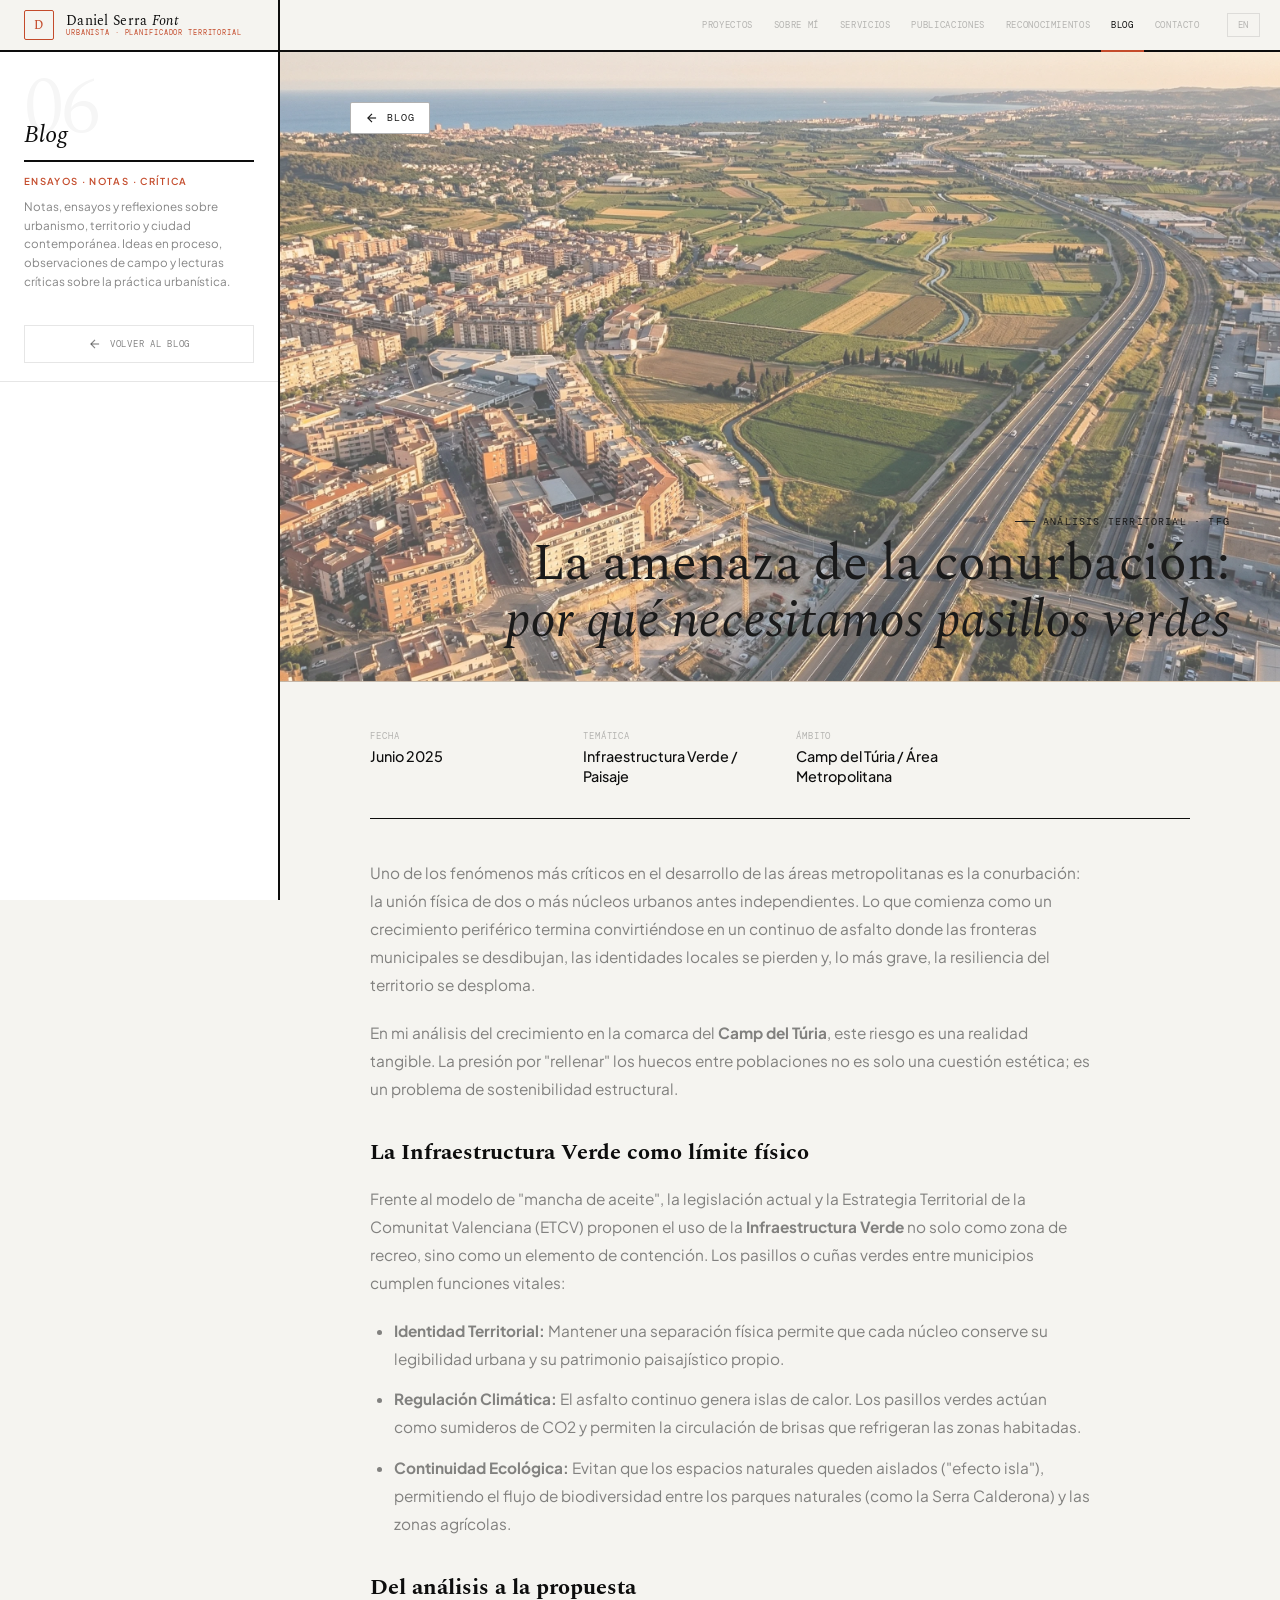
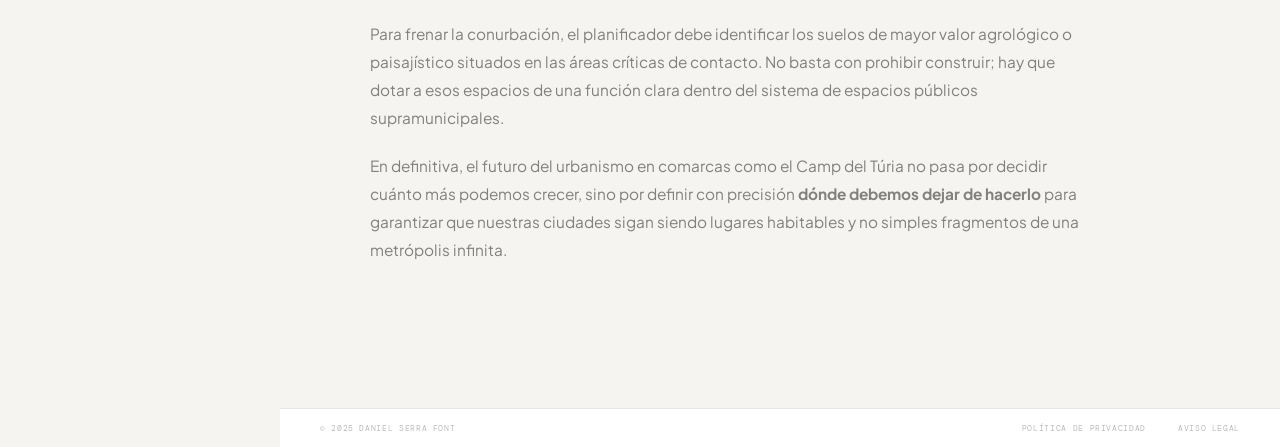
==== commit 193505b6: "Add files via upload reduccion peso imagenes" ====
--- a/articulo-conurbacion.html
+++ b/articulo-conurbacion.html
@@ -31,7 +31,7 @@
   </aside>
 
   <div class="main-wrap">
-     <header class="proj-hero" style="background-image: url('assets/img/conurbacion.png'); background-size: cover; background-position: center;">
+     <header class="proj-hero" style="background-image: url('assets/img/conurbacion.webp'); background-size: cover; background-position: center;">
   <div style="position: absolute; top: 0; left: 0; width: 100%; height: 100%; background: rgba(255, 255, 255, 0.3); z-index: 1;"></div>
   
   <div style="position: relative; z-index: 2; width: 100%;">
--- a/css/styles.css
+++ b/css/styles.css
@@ -712,7 +712,7 @@
   
   .privacy-bar-foot { flex-direction: column; gap: 1rem; text-align: center; }
   .pub-item { grid-template-columns: 60px 1fr; }
-  .pub-link { display: none; }
+  .pub-link { grid-column: 2; justify-self: start; margin-top: 0.35rem; }
   .form-row { grid-template-columns: 1fr; }
 }
 
@@ -845,4 +845,179 @@
     justify-content: space-between; /* Separa el botón arriba y el título abajo */
     padding: 2rem 5% !important; /* Margen interno para que nada toque los bordes */
     overflow: hidden;
+}
+
+.carousel-progress-container {
+  position: absolute;
+  bottom: 0;
+  left: 0;
+  width: 100%;
+  height: 3px;
+  background: rgba(0, 0, 0, 0.05); /* Fondo sutil */
+  z-index: 10;
+}
+
+.carousel-progress-bar {
+  height: 100%;
+  width: 0%;
+  background: #333; /* O tu color corporativo */
+  transition: width 0.1s linear;
+}
+
+/* ══════════════════════════════════════════════════════
+   MOBILE FIXES
+═══════════════════════════════════════════════════════ */
+
+/* ── FIX 1: Botón "Expediente completo" en mobile (detail overlay, index.html) ── */
+.detail-mobile-actions { display: none; }
+
+@media (max-width: 960px) {
+  .detail-mobile-actions {
+    display: block;
+    padding: 1.25rem 2.5rem 0;
+  }
+}
+
+/* ── FIX 2: Botón desplegable de proyectos en mobile (index.html) ── */
+.mobile-proj-fab {
+  display: none;
+  position: fixed;
+  top: calc(var(--nav-h) + 0.75rem);
+  left: 1rem;
+  z-index: 300;
+  height: 32px;
+  border-radius: 2px;
+  background: var(--surface);
+  color: var(--text-2);
+  border: 1.5px solid var(--border-l);
+  cursor: pointer;
+  align-items: center;
+  justify-content: center;
+  gap: 0.45rem;
+  padding: 0 0.75rem;
+  font-family: var(--mono);
+  font-size: 0.48rem;
+  letter-spacing: 0.08em;
+  text-transform: uppercase;
+  box-shadow: 0 2px 8px rgba(0,0,0,0.08);
+  transition: all 0.2s;
+}
+.mobile-proj-fab:hover, .mobile-proj-fab.open { border-color: var(--border); color: var(--text); }
+.mobile-proj-fab .fab-icon-close { display: none; }
+.mobile-proj-fab.open .fab-icon-list { display: none; }
+.mobile-proj-fab.open .fab-icon-close { display: inline; }
+
+.mobile-proj-panel {
+  display: none;
+  position: fixed;
+  top: calc(var(--nav-h) + 3rem);
+  left: 1rem;
+  z-index: 300;
+  width: calc(100vw - 2rem);
+  max-width: 340px;
+  max-height: 55vh;
+  background: var(--surface);
+  border: 1.5px solid var(--border);
+  overflow-y: auto;
+  box-shadow: 0 8px 32px rgba(0,0,0,0.12);
+  transform: translateY(-10px);
+  opacity: 0;
+  pointer-events: none;
+  transition: transform 0.3s ease, opacity 0.3s ease;
+}
+.mobile-proj-panel.open {
+  transform: translateY(0);
+  opacity: 1;
+  pointer-events: auto;
+}
+.mobile-proj-panel-header {
+  padding: 0.75rem 1rem;
+  border-bottom: 2px solid var(--border);
+  display: flex;
+  justify-content: space-between;
+  align-items: center;
+}
+.mobile-proj-panel-header span {
+  font-family: var(--mono);
+  font-size: 0.55rem;
+  letter-spacing: 0.1em;
+  text-transform: uppercase;
+  color: var(--text-3);
+}
+
+@media (max-width: 960px) {
+  .mobile-proj-fab { display: flex; }
+  .mobile-proj-panel { display: block; }
+}
+
+/* ── FIX 3: Velat banner en sobre-mi.html mobile ── */
+@media (max-width: 640px) {
+  .velat-banner {
+    grid-template-columns: 1fr;
+    gap: 1.25rem;
+    padding: 2rem 1.5rem;
+    text-align: left;
+  }
+  .velat-banner h2 { font-size: 1.35rem; }
+  .velat-banner p { font-size: 0.82rem; }
+  .velat-link { align-self: flex-start; }
+}
+
+/* ── FIX 5: Quotes carousel en premios.html mobile ── */
+@media (max-width: 640px) {
+  .quotes-carousel-wrapper {
+    margin-bottom: 3rem;
+    touch-action: pan-y;
+  }
+  .quote-arrow { display: none; }
+  .quotes-viewport { margin: 0; overflow: hidden; }
+  .report-fragment {
+    padding: 0 0.75rem 0 1rem;
+    border-left-width: 3px;
+  }
+  .rf-header {
+    flex-direction: column;
+    align-items: flex-start;
+    gap: 0.25rem;
+    margin-bottom: 0.75rem;
+    font-size: 0.65rem;
+  }
+  .rf-quote {
+    font-size: 1.05rem;
+    line-height: 1.45;
+    margin-bottom: 0.75rem;
+  }
+  .rf-context {
+    font-size: 0.72rem;
+  }
+}
+
+/* ── FIX 6: Contacto layout mobile ── */
+@media (max-width: 960px) {
+  .contact-layout {
+    grid-template-columns: 1fr;
+  }
+  .contact-info-panel {
+    border-right: 2px solid var(--border);
+  }
+}
+@media (max-width: 640px) {
+  .contact-layout {
+    border-left: none;
+    border-top: 2px solid var(--border);
+  }
+  .contact-info-panel {
+    padding: 1.5rem;
+    border-left: 2px solid var(--border);
+  }
+  .contact-form-panel {
+    padding: 1.5rem;
+    border-left: 2px solid var(--border);
+  }
+  .contact-form { gap: 0.85rem; }
+  .form-group input,
+  .form-group textarea,
+  .form-group select {
+    font-size: 16px; /* Prevent iOS zoom */
+  }
 }
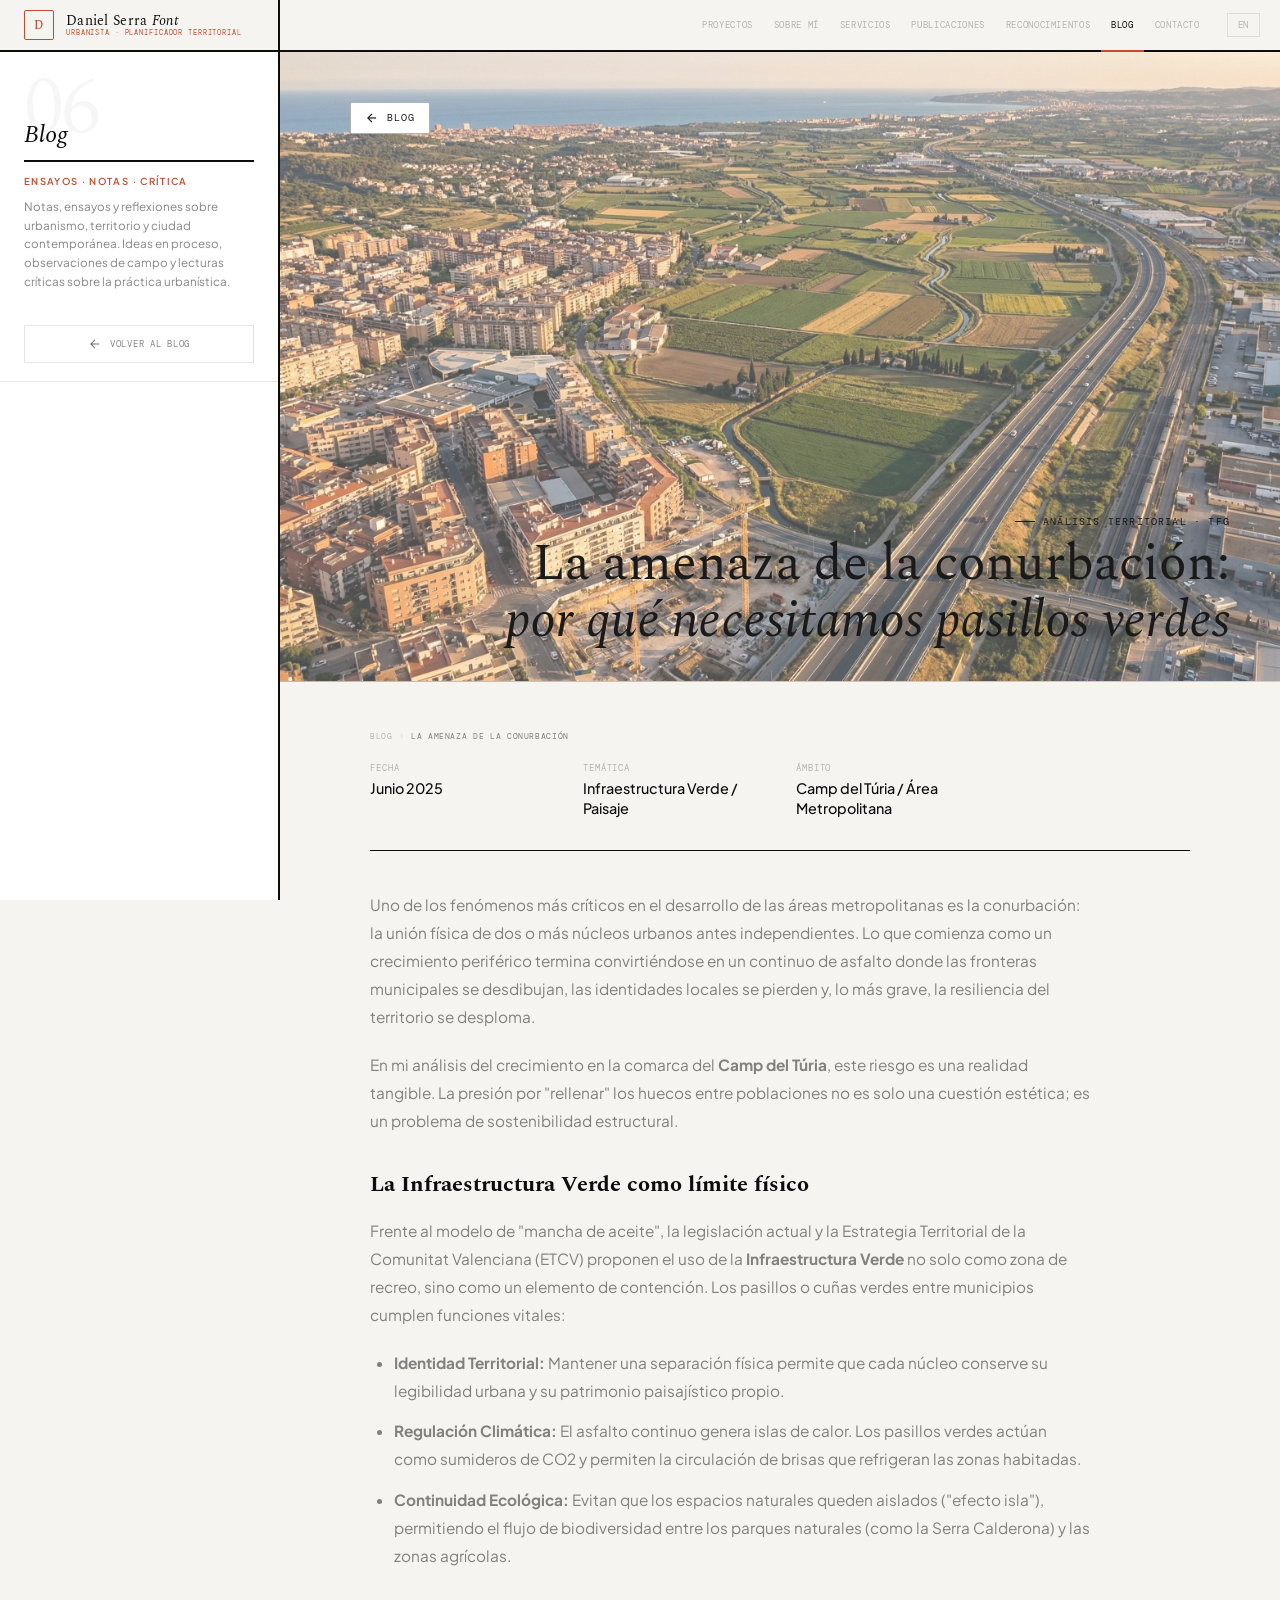
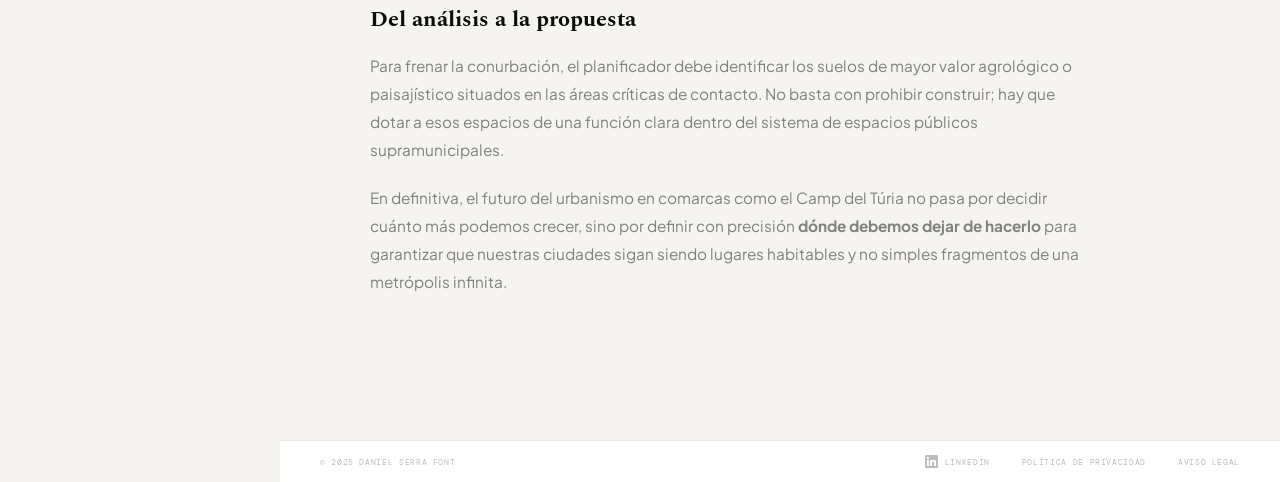
==== commit 657ca382: "Add files via upload cambios" ====
--- a/articulo-conurbacion.html
+++ b/articulo-conurbacion.html
@@ -4,6 +4,15 @@
   <meta charset="UTF-8">
   <meta name="viewport" content="width=device-width, initial-scale=1.0">
   <title>La amenaza de la conurbación — Daniel Serra Font</title>
+  <meta name="description" content="La Infraestructura Verde como herramienta contra la conurbación. Análisis del Camp del Túria y la necesidad de pasillos verdes entre municipios.">
+  <meta property="og:type" content="website">
+  <meta property="og:url" content="https://daserfondesign-art.github.io/danielserra_urbanplanning/articulo-conurbacion.html">
+  <meta property="og:title" content="La amenaza de la conurbación — Daniel Serra Font">
+  <meta property="og:description" content="La Infraestructura Verde como herramienta contra la conurbación. Análisis del Camp del Túria y la necesidad de pasillos verdes entre municipios.">
+  <meta property="og:image" content="https://daserfondesign-art.github.io/danielserra_urbanplanning/assets/img/og-image.jpg">
+  <meta name="twitter:card" content="summary_large_image">
+  <meta name="twitter:title" content="La amenaza de la conurbación — Daniel Serra Font">
+  <meta name="twitter:description" content="La Infraestructura Verde como herramienta contra la conurbación. Análisis del Camp del Túria y la necesidad de pasillos verdes entre municipios.">
   <link rel="preconnect" href="https://fonts.googleapis.com">
   <link href="https://fonts.googleapis.com/css2?family=Spectral:ital,wght@0,300;0,400;0,500;1,300;1,400;1,500&family=Plus+Jakarta+Sans:wght@300;400;500;600&family=DM+Mono:wght@300;400&display=swap" rel="stylesheet">
   <link rel="stylesheet" href="css/styles.css">
@@ -50,6 +59,11 @@
 </header>
 
     <main class="proj-content">
+            <nav class="breadcrumb" aria-label="Breadcrumb">
+        <a href="blog.html">Blog</a>
+        <span class="bc-sep">›</span>
+        <span class="bc-current">La amenaza de la conurbación</span>
+      </nav>
       <div class="proj-meta-strip">
         <div class="proj-meta-item">
           <span class="proj-meta-lbl">Fecha</span>
@@ -91,5 +105,6 @@
 
   <div id="footer-root"></div>
   <script src="js/main.js"></script>
+<script src="js/analytics.js"></script>
 </body>
 </html>
--- a/css/styles.css
+++ b/css/styles.css
@@ -184,11 +184,11 @@
 .ow-year { font-family: var(--mono); font-size: 0.56rem; letter-spacing: 0.06em; color: var(--text-3); padding-top: 0.2rem; }
 .ow-body h3 { font-size: 0.88rem; font-weight: 500; margin-bottom: 0.25rem; }
 .ow-body p { font-size: 0.8rem; color: var(--text-2); line-height: 1.55; }
-.clients-grid { display: grid; grid-template-columns: repeat(auto-fill, minmax(150px, 1fr)); gap: 0.8rem; }
+.clients-grid { display: grid; grid-template-columns: repeat(auto-fill, minmax(150px, 1fr)); gap: 0.8rem; margin-bottom: 3.5rem; }
 .client-card { background: var(--surface); border: 1px solid var(--border-l); padding: 0.85rem; display: flex; flex-direction: column; align-items: center; gap: 0.55rem; text-align: center; transition: border-color 0.18s; }
 .client-card:hover { border-color: var(--border); }
 .client-logo { width: 46px; height: 46px; border-radius: 50%; background: var(--bg2); display: flex; align-items: center; justify-content: center; overflow: hidden; }
-.client-logo img { width: 100%; height: 100%; object-fit: contain; padding: 6px; }
+.client-logo img { width: 100%; height: 100%; object-fit: contain; padding: 6px; filter: grayscale(100%); }
 .logo-fallback { font-family: var(--serif); font-size: 1rem; font-weight: 500; color: var(--text-2); }
 .client-name { font-size: 0.72rem; font-weight: 600; line-height: 1.3; }
 .client-type { font-family: var(--mono); font-size: 0.5rem; letter-spacing: 0.05em; text-transform: uppercase; color: var(--text-3); }
@@ -1020,4 +1020,64 @@
   .form-group select {
     font-size: 16px; /* Prevent iOS zoom */
   }
+}
+
+/* ══ LINKEDIN FOOTER LINK ══ */
+.foot-linkedin {
+  display: inline-flex;
+  align-items: center;
+  gap: 0.4rem;
+}
+.foot-linkedin svg { flex-shrink: 0; }
+.foot-linkedin:hover { color: var(--red); }
+
+/* ══ MOBILE MENU FOOTER ══ */
+.mobile-menu-footer {
+  margin-top: auto;
+  padding-top: 2rem;
+  border-top: 1px solid var(--border-l);
+}
+.mobile-linkedin {
+  display: inline-flex;
+  align-items: center;
+  gap: 0.6rem;
+  font-family: var(--mono);
+  font-size: 0.65rem;
+  letter-spacing: 0.08em;
+  text-transform: uppercase;
+  color: var(--text-3);
+  text-decoration: none;
+  transition: color 0.2s;
+}
+.mobile-linkedin:hover { color: var(--red); }
+.mobile-linkedin svg { flex-shrink: 0; }
+
+/* ══ BREADCRUMB (proyecto.html & artículos del blog) ══ */
+.breadcrumb {
+  display: flex;
+  align-items: center;
+  gap: 0.4rem;
+  font-family: var(--mono);
+  font-size: 0.5rem;
+  letter-spacing: 0.08em;
+  text-transform: uppercase;
+  color: var(--text-3);
+  margin-bottom: 1.25rem;
+}
+.breadcrumb a {
+  color: var(--text-3);
+  text-decoration: none;
+  transition: color 0.18s;
+}
+.breadcrumb a:hover { color: var(--red); }
+.breadcrumb .bc-sep {
+  color: var(--border-l);
+  font-size: 0.55rem;
+}
+.breadcrumb .bc-current {
+  color: var(--text-2);
+  overflow: hidden;
+  text-overflow: ellipsis;
+  white-space: nowrap;
+  max-width: 280px;
 }
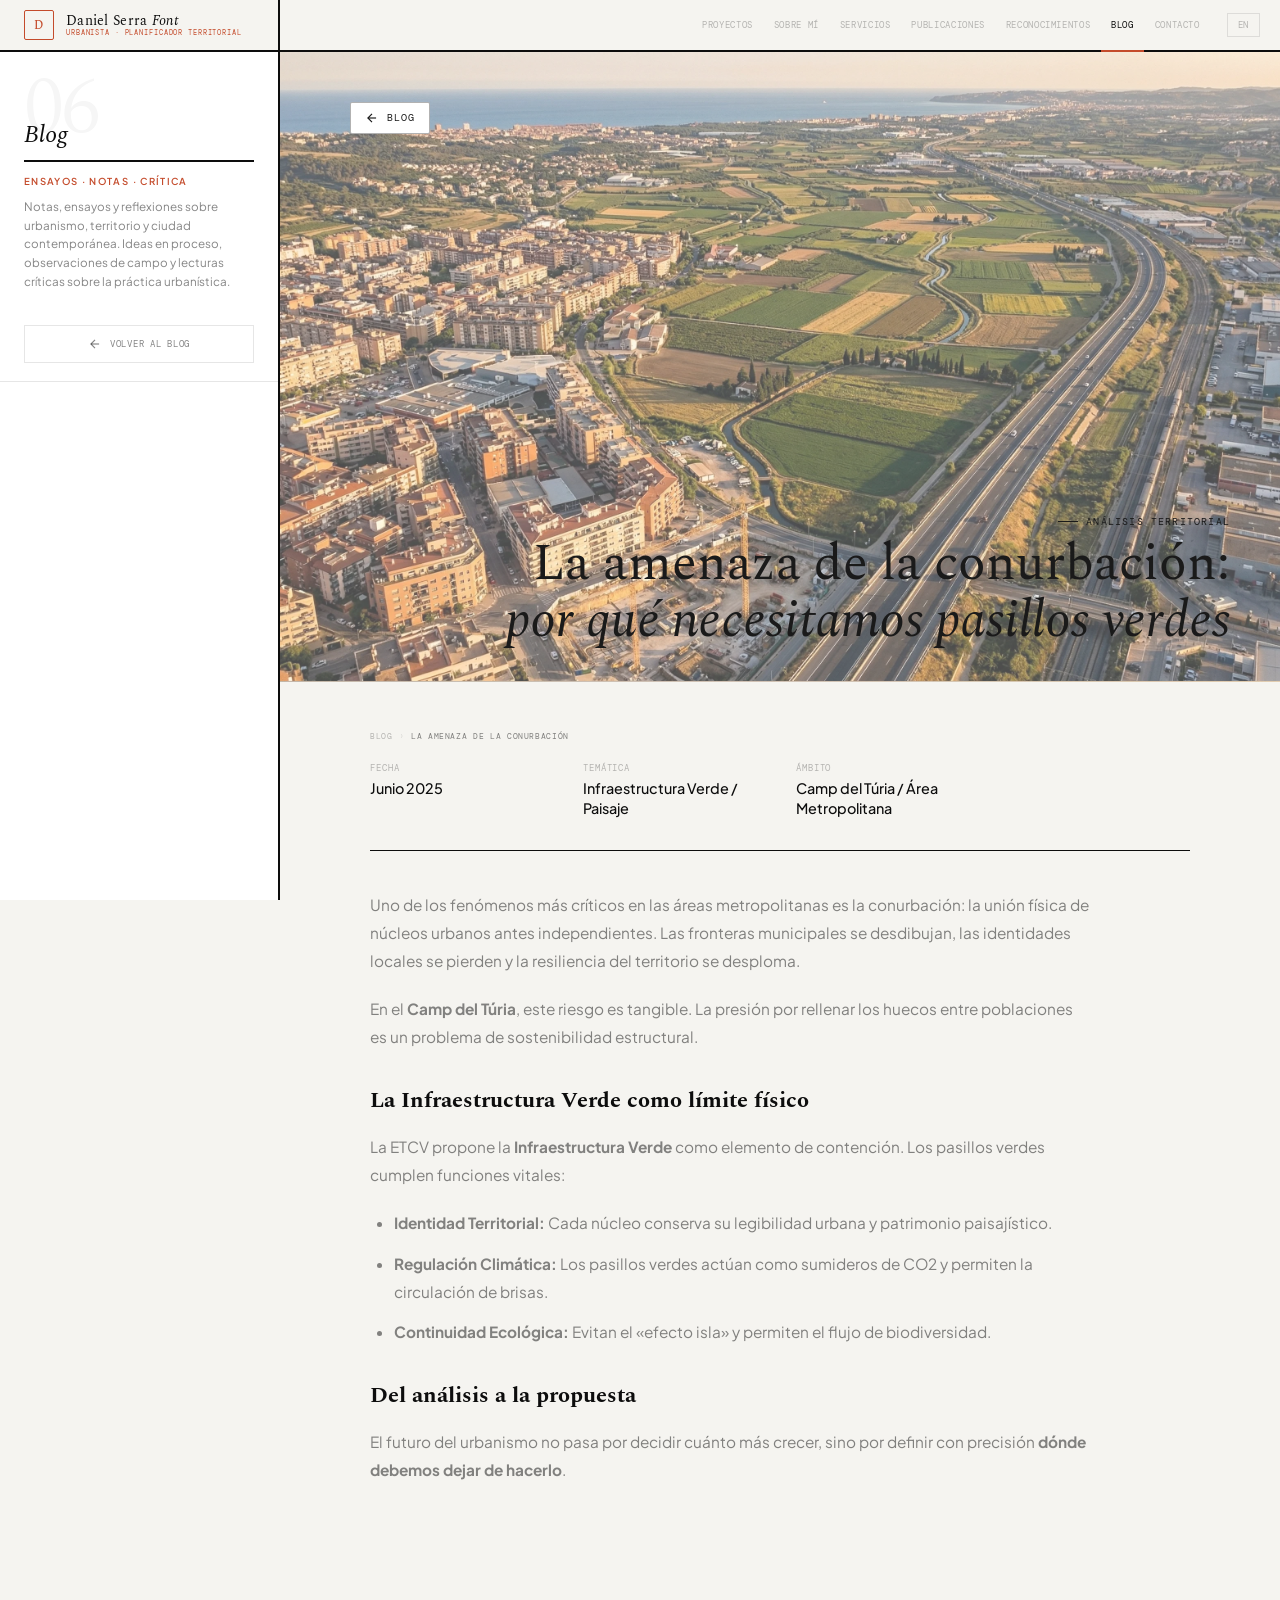
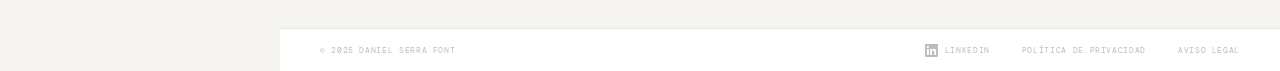
==== commit 9b82088a: "Add files via upload camnbb" ====
--- a/articulo-conurbacion.html
+++ b/articulo-conurbacion.html
@@ -51,8 +51,8 @@
   </div>
 
   <div style="position: relative; z-index: 2; width: 100%; text-align: right;">
-    <div class="proj-hero-tag" style="color: #1a1a1a; ft.FontWeight.BOLD; margin-bottom: 0.5rem;">Análisis Territorial · TFG</div>
-    <h1 class="detail-hero-name" style="color: #1a1a1a; font-size: 3.2rem; margin: 0; line-height: 1.1;">
+    <div class="proj-hero-tag" style="color: #1a1a1a; margin-bottom: 0.5rem;" data-i18n="art3_tag">Análisis Territorial</div>
+    <h1 class="detail-hero-name" style="color: #1a1a1a; font-size: 3.2rem; margin: 0; line-height: 1.1;" data-i18n-html="art3_title_full">
         La amenaza de la conurbación: <br><em>por qué necesitamos pasillos verdes</em>
     </h1>
   </div>
@@ -60,26 +60,26 @@
 
     <main class="proj-content">
             <nav class="breadcrumb" aria-label="Breadcrumb">
-        <a href="blog.html">Blog</a>
+        <a href="blog.html" data-i18n="nav_blog">Blog</a>
         <span class="bc-sep">›</span>
-        <span class="bc-current">La amenaza de la conurbación</span>
+        <span class="bc-current" data-i18n="art3_bc">La amenaza de la conurbación</span>
       </nav>
       <div class="proj-meta-strip">
         <div class="proj-meta-item">
-          <span class="proj-meta-lbl">Fecha</span>
-          <span class="proj-meta-val">Junio 2025</span>
+          <span class="proj-meta-lbl" data-i18n="art_lbl_date">Fecha</span>
+          <span class="proj-meta-val" data-i18n="art3_val_date">Junio 2025</span>
         </div>
         <div class="proj-meta-item">
-          <span class="proj-meta-lbl">Temática</span>
-          <span class="proj-meta-val">Infraestructura Verde / Paisaje</span>
+          <span class="proj-meta-lbl" data-i18n="art_lbl_topic">Temática</span>
+          <span class="proj-meta-val" data-i18n="art3_val_topic">Infraestructura Verde / Paisaje</span>
         </div>
         <div class="proj-meta-item">
-          <span class="proj-meta-lbl">Ámbito</span>
-          <span class="proj-meta-val">Camp del Túria / Área Metropolitana</span>
+          <span class="proj-meta-lbl" data-i18n="art_lbl_scope">Ámbito</span>
+          <span class="proj-meta-val" data-i18n="art3_val_scope">Camp del Túria / Área Metropolitana</span>
         </div>
       </div>
 
-      <div class="proj-desc-block">
+      <div class="proj-desc-block" data-i18n-html="art3_body">
         <p>Uno de los fenómenos más críticos en el desarrollo de las áreas metropolitanas es la conurbación: la unión física de dos o más núcleos urbanos antes independientes. Lo que comienza como un crecimiento periférico termina convirtiéndose en un continuo de asfalto donde las fronteras municipales se desdibujan, las identidades locales se pierden y, lo más grave, la resiliencia del territorio se desploma.</p>
 
         <p>En mi análisis del crecimiento en la comarca del <strong>Camp del Túria</strong>, este riesgo es una realidad tangible. La presión por "rellenar" los huecos entre poblaciones no es solo una cuestión estética; es un problema de sostenibilidad estructural.</p>
